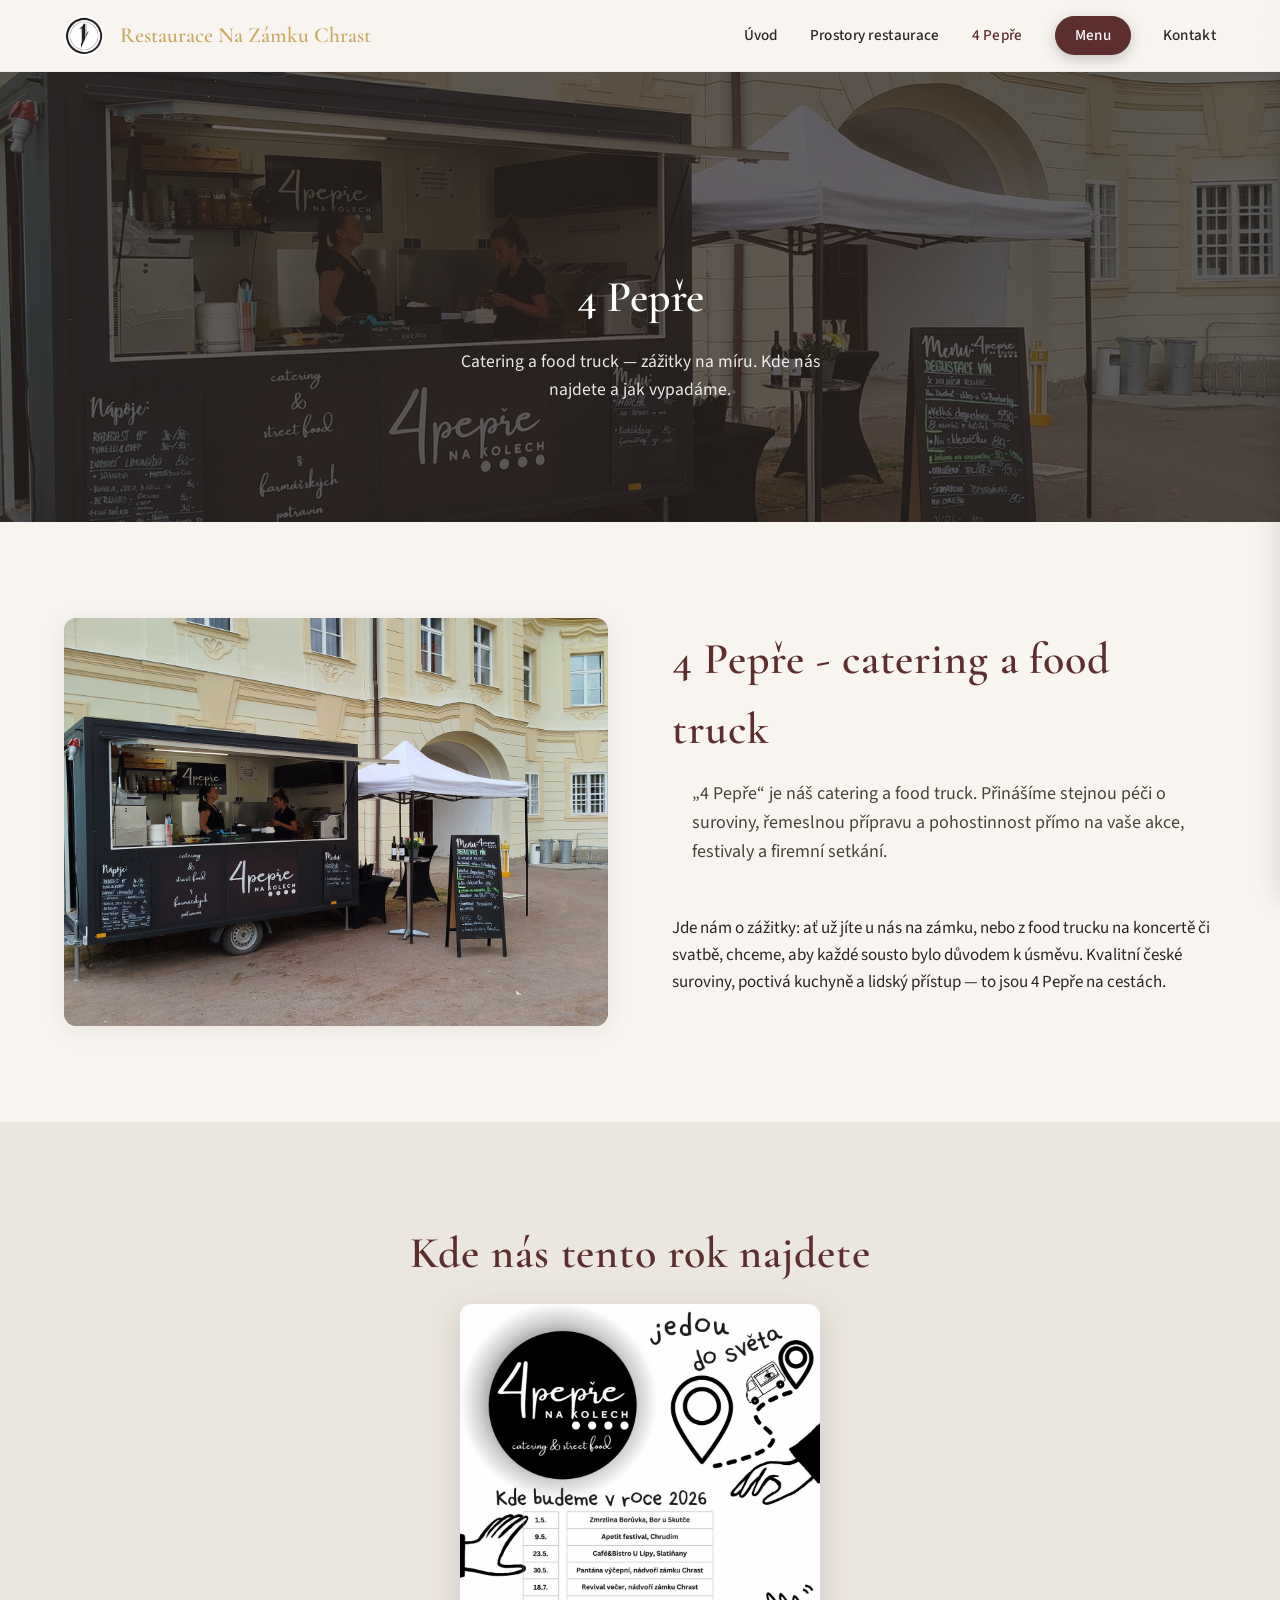
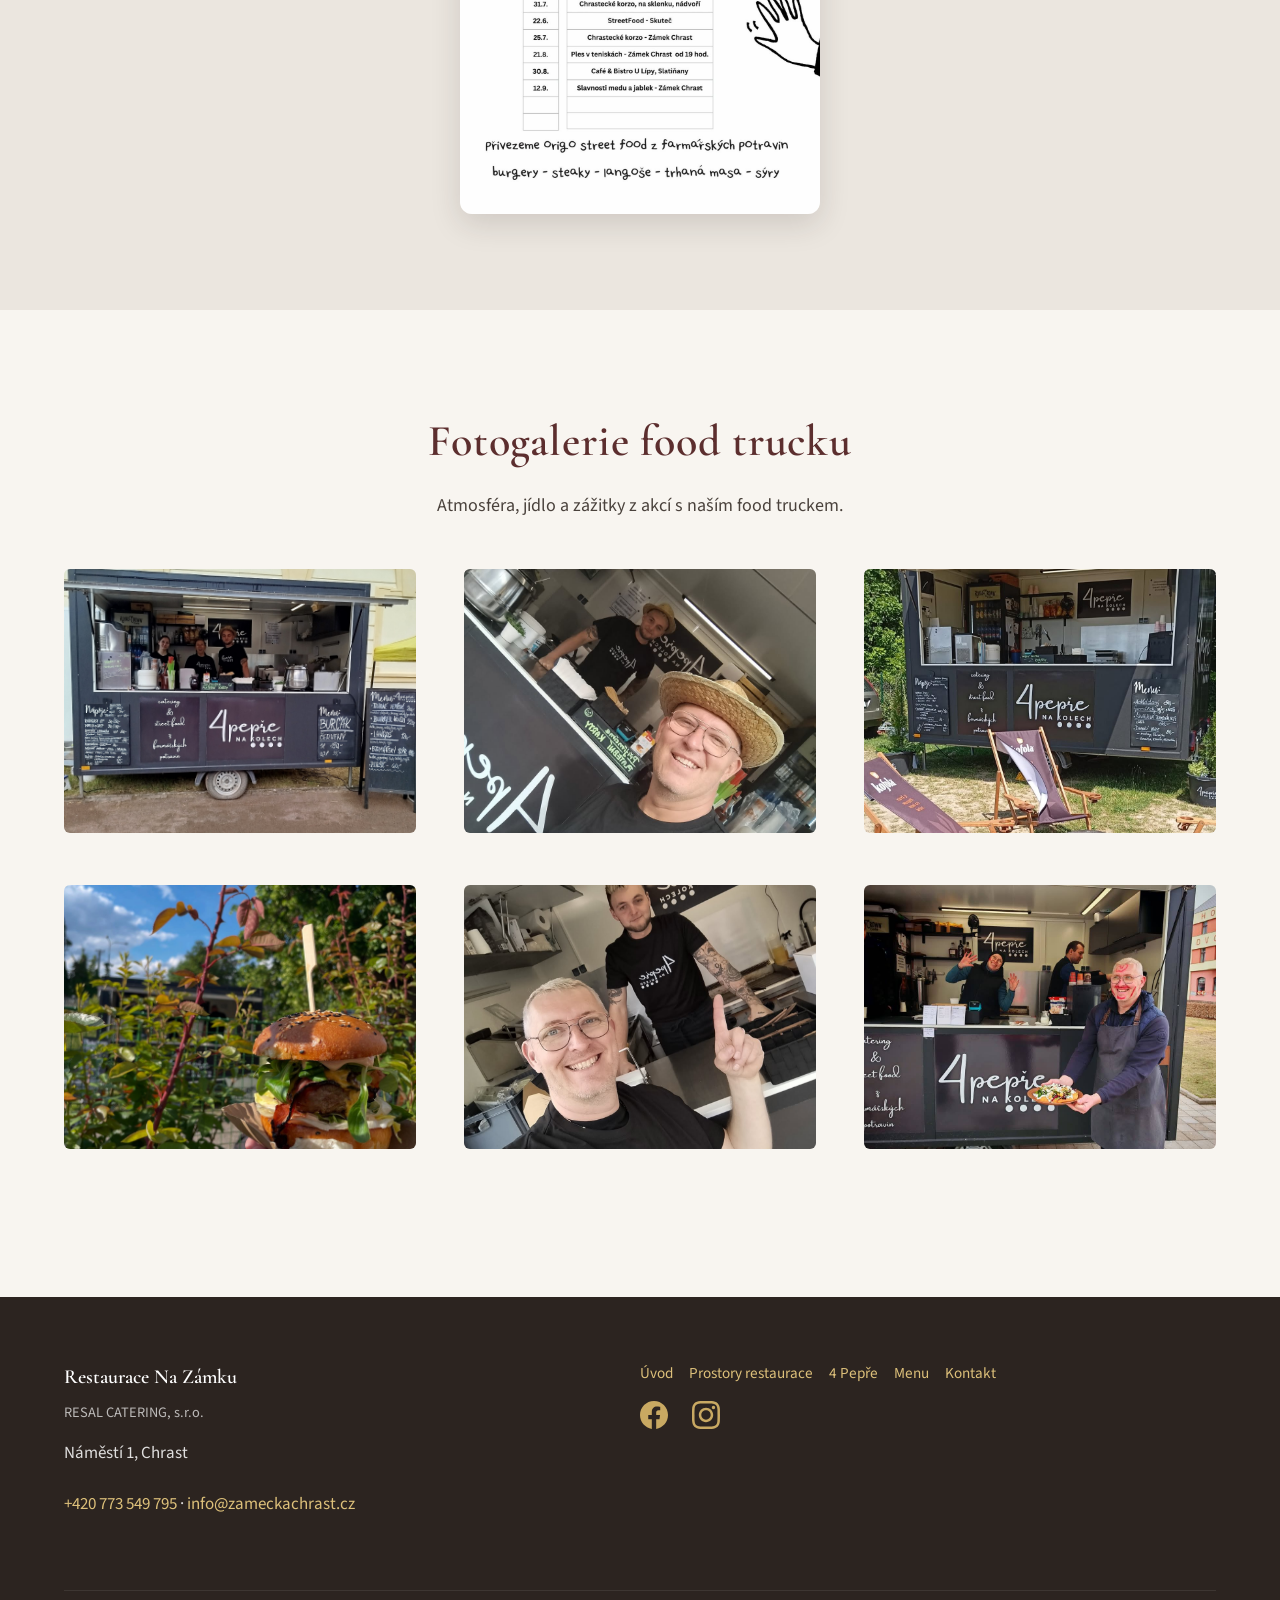
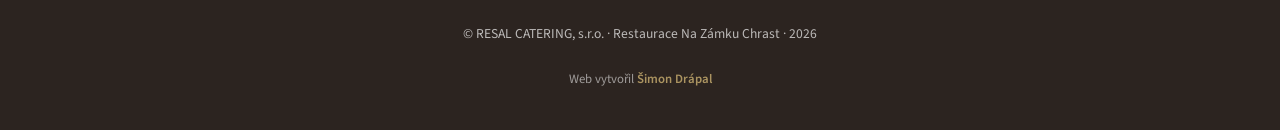
==== ctyri-pepre.html @ 31449724 "základ pro stránku prostory restaurace" ====
<!DOCTYPE html>
<html lang="cs">
<head>
  <meta charset="UTF-8">
  <meta name="viewport" content="width=device-width, initial-scale=1.0">
  <meta name="description" content="4 Pepře – koncept restaurace Na Zámku Chrast. Čtyři pilíře naší kuchyně a pohostinnosti.">
  <link rel="icon" type="image/jpeg" href="images/logo.jpg">
  <title>4 Pepře | Restaurace Na Zámku Chrast</title>
  <link rel="stylesheet" href="css/styles.css">
</head>
<body>
  <header class="site-header" id="site-header">
    <div class="header-inner">
      <a href="index.html" class="logo">
        <img src="images/logo.jpg" alt="Logo Restaurace Na Zámku Chrast">
        <span>Restaurace Na Zámku Chrast</span>
      </a>
      <nav class="nav-desktop" aria-label="Hlavní navigace">
        <a href="index.html">Úvod</a>
        <a href="prostory.html">Prostory restaurace</a>
        <a href="ctyri-pepre.html" class="active">4 Pepře</a>
        <a href="menu.html" class="nav-menu">Menu</a>
        <a href="kontakt.html">Kontakt</a>
      </nav>
      <button class="nav-toggle" aria-label="Otevřít menu" aria-expanded="false" aria-controls="nav-mobile" id="nav-toggle">
        <span></span>
        <span></span>
        <span></span>
      </button>
    </div>
  </header>
  <div class="nav-overlay" id="nav-overlay" aria-hidden="true"></div>
  <nav class="nav-mobile" id="nav-mobile" aria-label="Mobilní menu">
    <a href="index.html">Úvod</a>
    <a href="prostory.html">Prostory restaurace</a>
    <a href="ctyri-pepre.html">4 Pepře</a>
    <a href="menu.html" class="nav-menu">Menu</a>
    <a href="kontakt.html">Kontakt</a>
  </nav>

  <main>
    <header class="page-hero page-hero--with-bg">
      <div class="page-hero__bg" style="background-image: url('images/4_pepre/fotka_foodtracku.jpg');" aria-hidden="true"></div>
      <div class="page-hero__overlay" aria-hidden="true"></div>
      <div class="container page-hero__content" data-animate>
        <h1 class="page-hero__title">4 Pepře</h1>
        <p class="page-hero__subtitle">Catering a food truck — zážitky na míru. Kde nás najdete a jak vypadáme.</p>
      </div>
    </header>

    <section class="section">
      <div class="container" data-animate>
        <div class="about-grid">
          <div class="about-grid__media">
            <img src="images/4_pepre/fotka_foodtracku.jpg" alt="Foodtrack restaurace Na Zámku Chrast" class="about-grid__img">
          </div>
          <div class="about-grid__text">
            <h2 class="section-title">4 Pepře - catering a food truck</h2>
            <p class="section-subtitle">
              „4 Pepře“ je náš catering a food truck. Přinášíme stejnou péči o suroviny, řemeslnou přípravu a pohostinnost přímo na vaše akce, festivaly a firemní setkání.
            </p>
            <p>
              Jde nám o zážitky: ať už jíte u nás na zámku, nebo z food trucku na koncertě či svatbě, chceme, aby každé sousto bylo důvodem k úsměvu. Kvalitní české suroviny, poctivá kuchyně a lidský přístup — to jsou 4 Pepře na cestách.
            </p>
          </div>
        </div>
      </div>
    </section>

    <section class="section section--cream">
      <div class="container" data-animate>
        <h2 class="section-title text-center">Kde nás tento rok najdete</h2>
        <div class="akce-roku-wrap">
          <img src="images/4_pepre/sezona_catering.jpg" alt="Akce a místa, kde nás v této sezóně najdete" class="akce-roku-img">
        </div>
      </div>
    </section>

    <section class="section">
      <div class="container" data-animate>
        <h2 class="section-title text-center">Fotogalerie food trucku</h2>
        <p class="section-subtitle text-center">Atmosféra, jídlo a zážitky z akcí s naším food truckem.</p>
        <div class="gallery gallery-prostory" id="foodtrack-gallery">
          <div class="gallery__item">
            <img src="images/4_pepre/fotka_1.jpg" alt="Food truck – foto 1" class="gallery__image">
          </div>
          <div class="gallery__item">
            <img src="images/4_pepre/fotka_2.jpg" alt="Food truck – foto 2" class="gallery__image">
          </div>
          <div class="gallery__item">
            <img src="images/4_pepre/fotka_3.jpg" alt="Food truck – foto 3" class="gallery__image">
          </div>
          <div class="gallery__item">
            <img src="images/4_pepre/fotka_4.jpg" alt="Food truck – foto 4" class="gallery__image">
          </div>
          <div class="gallery__item">
            <img src="images/4_pepre/fotka_5.jpg" alt="Food truck – foto 5" class="gallery__image">
          </div>
          <div class="gallery__item">
            <img src="images/4_pepre/fotka_6.jpg" alt="Food truck – foto 6" class="gallery__image">
          </div>
        </div>
      </div>
    </section>

    <section class="section section--cream" style="display: none;">
      <div class="container">
        <h2 class="section-title text-center">Čtyři pilíře</h2>
        <div class="pepre-grid">
          <article class="pepre-card">
            <div class="pepre-card__media">
              <div class="placeholder-img" style="width:100%;height:100%;">Placeholder: pepř 1</div>
            </div>
            <div class="pepre-card__content">
              <div class="pepre-card__number">1. Pepř</div>
              <h3 class="pepre-card__title">Kvalitní suroviny</h3>
              <p class="pepre-card__text">Nakupujeme u českých farmářů a dodavatelů. Sezónnost a původ surovin jsou pro nás zásadní — 70 % chuti tvoří právě kvalita vstupů.</p>
            </div>
          </article>
          <article class="pepre-card">
            <div class="pepre-card__media">
              <div class="placeholder-img" style="width:100%;height:100%;">Placeholder: pepř 2</div>
            </div>
            <div class="pepre-card__content">
              <div class="pepre-card__number">2. Pepř</div>
              <h3 class="pepre-card__title">Řemeslná příprava</h3>
              <p class="pepre-card__text">Zbývajících 30 % dotváří kuchař — respekt k surovině, tradiční postupy i cit pro detail. Každé jídlo připravujeme s péčí.</p>
            </div>
          </article>
          <article class="pepre-card">
            <div class="pepre-card__media">
              <div class="placeholder-img" style="width:100%;height:100%;">Placeholder: pepř 3</div>
            </div>
            <div class="pepre-card__content">
              <div class="pepre-card__number">3. Pepř</div>
              <h3 class="pepre-card__title">Prostředí zámku</h3>
              <p class="pepre-card__text">Historická budova zámku v Chrasti vytváří jedinečnou kulisu pro obědy, večeře i soukromé akce. Interiér i zahrádka nabízejí útulnou a důstojnou atmosféru.</p>
            </div>
          </article>
          <article class="pepre-card">
            <div class="pepre-card__media">
              <div class="placeholder-img" style="width:100%;height:100%;">Placeholder: pepř 4</div>
            </div>
            <div class="pepre-card__content">
              <div class="pepre-card__number">4. Pepř</div>
              <h3 class="pepre-card__title">Pohostinnost</h3>
              <p class="pepre-card__text">Chceme, aby se u nás hosté cítili příjemně. Služba, vstřícnost a pozornost k detailu jsou součástí každého setkání u nás.</p>
            </div>
          </article>
        </div>
      </div>
    </section>

    <section class="section" style="display: none;">
      <div class="container container--narrow text-center">
        <h2 class="section-title">Přijďte ochutnat</h2>
        <p class="section-subtitle">Těšíme se na vás v Restauraci Na Zámku. Pro rezervaci nebo dotazy nás neváhejte kontaktovat.</p>
        <a href="kontakt.html" class="btn btn--dark">Kontakt a rezervace</a>
      </div>
    </section>

    <div class="menu-lightbox" id="menu-lightbox" aria-hidden="true">
      <div class="menu-lightbox__overlay"></div>
      <div class="menu-lightbox__content" role="dialog" aria-modal="true">
        <button class="menu-lightbox__close" type="button" aria-label="Zavřít">&times;</button>
        <button class="menu-lightbox__nav menu-lightbox__nav--prev" type="button" aria-label="Předchozí obrázek">&lsaquo;</button>
        <button class="menu-lightbox__nav menu-lightbox__nav--next" type="button" aria-label="Další obrázek">&rsaquo;</button>
        <img src="" alt="" class="menu-lightbox__image" />
      </div>
    </div>

    <footer class="site-footer">
      <div class="container">
        <div class="footer-grid">
          <div>
            <div class="footer__brand">Restaurace Na Zámku</div>
            <div class="footer__company">RESAL CATERING, s.r.o.</div>
            <p>Náměstí 1, Chrast</p>
            <p><a href="tel:+420773549795">+420 773 549 795</a> · <a href="mailto:info@zameckachrast.cz">info@zameckachrast.cz</a></p>
          </div>
          <div>
            <div class="footer__links">
              <a href="index.html">Úvod</a>
              <a href="prostory.html">Prostory restaurace</a>
              <a href="ctyri-pepre.html">4 Pepře</a>
              <a href="menu.html">Menu</a>
              <a href="kontakt.html">Kontakt</a>
            </div>
            <div class="footer__social">
              <a href="https://www.facebook.com/RestauraceNaZamkuChrast" target="_blank" rel="noopener noreferrer" aria-label="Facebook">
                <svg width="24" height="24" viewBox="0 0 24 24" fill="currentColor" aria-hidden="true"><path d="M24 12.073c0-6.627-5.373-12-12-12s-12 5.373-12 12c0 5.99 4.388 10.954 10.125 11.854v-8.385H7.078v-3.47h3.047V9.43c0-3.007 1.792-4.669 4.533-4.669 1.312 0 2.686.235 2.686.235v2.953H15.83c-1.491 0-1.956.925-1.956 1.874v2.25h3.328l-.532 3.47h-2.796v8.385C19.612 23.027 24 18.062 24 12.073z"/></svg>
              </a>
              <a href="https://www.instagram.com/restauraceanazamkuchrast/" target="_blank" rel="noopener noreferrer" aria-label="Instagram">
                <svg width="24" height="24" viewBox="0 0 24 24" fill="currentColor" aria-hidden="true"><path d="M12 2.163c3.204 0 3.584.012 4.85.07 3.252.148 4.771 1.691 4.919 4.919.058 1.265.069 1.645.069 4.849 0 3.205-.012 3.584-.069 4.849-.149 3.225-1.664 4.771-4.919 4.919-1.266.058-1.644.07-4.85.07-3.204 0-3.584-.012-4.849-.07-3.26-.149-4.771-1.699-4.919-4.92-.058-1.265-.07-1.644-.07-4.849 0-3.204.013-3.583.07-4.849.149-3.227 1.664-4.771 4.919-4.919 1.266-.057 1.645-.069 4.849-.069zm0-2.163c-3.259 0-3.667.014-4.947.072-4.358.2-6.78 2.618-6.98 6.98-.059 1.281-.073 1.689-.073 4.948 0 3.259.014 3.668.072 4.948.2 4.358 2.618 6.78 6.98 6.98 1.281.058 1.689.072 4.948.072 3.259 0 3.668-.014 4.948-.072 4.354-.2 6.782-2.618 6.979-6.98.059-1.28.073-1.689.073-4.948 0-3.259-.014-3.667-.072-4.947-.196-4.354-2.617-6.78-6.979-6.98-1.281-.059-1.69-.073-4.949-.073zm0 5.838c-3.403 0-6.162 2.759-6.162 6.162s2.759 6.163 6.162 6.163 6.162-2.759 6.162-6.163c0-3.403-2.759-6.162-6.162-6.162zm0 10.162c-2.209 0-4-1.79-4-4 0-2.209 1.791-4 4-4s4 1.791 4 4c0 2.21-1.791 4-4 4zm6.406-11.845c-.796 0-1.441.645-1.441 1.44s.645 1.44 1.441 1.44c.795 0 1.439-.645 1.439-1.44s-.644-1.44-1.439-1.44z"/></svg>
              </a>
            </div>
          </div>
        </div>
        <div class="footer__bottom">
          © RESAL CATERING, s.r.o. · Restaurace Na Zámku Chrast · 2026
        </div>
        <p class="footer__credit">
          Web vytvořil
          <a href="https://www.linkedin.com/in/%C5%A1imon-dr%C3%A1pal-34b840349/" class="footer__credit-name" target="_blank" rel="noopener noreferrer">Šimon Drápal</a>
        </p>
      </div>
    </footer>
  </main>

  <script src="js/main.js"></script>
</body>
</html>
---- css/styles.css ----
/* ==========================================================================
   Restaurace Na Zámku Chrast – Main Styles
   Elegant, warm, atmospheric castle restaurant
   ========================================================================== */

/* --------------------------------------------------------------------------
   Imports & base
   -------------------------------------------------------------------------- */
@import url('https://fonts.googleapis.com/css2?family=Cormorant+Garamond:ital,wght@0,400;0,500;0,600;0,700;1,400;1,500&family=Source+Sans+3:ital,wght@0,300..900;1,300..900&display=swap');

:root {
  /* Colors */
  --color-primary: #5C2E2E;
  --color-primary-light: #7a3d3d;
  --color-secondary: #C9A962;
  --color-secondary-light: #ddc07a;
  --color-bg: #F8F5F0;
  --color-bg-dark: #ebe6df;
  --color-dark: #2C2420;
  --color-dark-soft: #4a423c;
  --color-light: #FFFFFF;
  --color-overlay: rgba(44, 36, 32, 0.65);
  --color-overlay-light: rgba(248, 245, 240, 0.92);

  /* Typography */
  --font-heading: 'Cormorant Garamond', Georgia, serif;
  --font-body: 'Source Sans 3', -apple-system, BlinkMacSystemFont, sans-serif;

  /* Spacing */
  --space-xs: 0.5rem;
  --space-sm: 1rem;
  --space-md: 1.5rem;
  --space-lg: 2rem;
  --space-xl: 3rem;
  --space-2xl: 4rem;
  --space-3xl: 6rem;

  /* Layout */
  --container-max: 1200px;
  --container-narrow: 720px;
  --header-height: 72px;
  --radius: 6px;
  --radius-lg: 12px;
  --shadow: 0 4px 24px rgba(44, 36, 32, 0.08);
  --shadow-hover: 0 8px 32px rgba(44, 36, 32, 0.12);

  /* Transitions */
  --ease: cubic-bezier(0.4, 0, 0.2, 1);
  --duration: 0.3s;
}

*, *::before, *::after { box-sizing: border-box; }
html { scroll-behavior: smooth; }
body {
  margin: 0;
  font-family: var(--font-body);
  font-size: 1.0625rem;
  line-height: 1.6;
  color: var(--color-dark);
  background-color: var(--color-bg);
  -webkit-font-smoothing: antialiased;
}
img { max-width: 100%; height: auto; display: block; }
a { color: var(--color-primary); text-decoration: none; transition: color var(--duration) var(--ease); }
a:hover { color: var(--color-primary-light); }
ul, ol { margin: 0 0 var(--space-md); padding-left: 1.25em; }
p { margin: 0 0 var(--space-md); }

/* --------------------------------------------------------------------------
   Layout
   -------------------------------------------------------------------------- */
.container {
  width: 100%;
  max-width: var(--container-max);
  margin: 0 auto;
  padding: 0 var(--space-md);
}
.container--narrow { max-width: var(--container-narrow); }

.section {
  padding: var(--space-3xl) 0;
}
.section--dark {
  background-color: var(--color-dark);
  color: var(--color-light);
}
.section--dark a { color: var(--color-secondary-light); }
.section--dark .section-title { color: var(--color-light); }
.section--dark .section-subtitle { color: rgba(255,255,255,0.85); }
.section--cream { background-color: var(--color-bg-dark); }

/* Kontakt – menší mezera pod mapou */
#kontakt-info {
  padding-bottom: 0;
}

.section--compact {
  padding-top: var(--space-2xl);
}

.section-title {
  font-family: var(--font-heading);
  font-size: clamp(2rem, 4vw, 2.75rem);
  font-weight: 600;
  color: var(--color-primary);
  margin: 0 0 var(--space-sm);
  letter-spacing: 0.02em;
}
.section-subtitle {
  font-size: 1.125rem;
  color: var(--color-dark-soft);
  margin: 0 0 var(--space-xl);
  max-width: 56ch;
  margin-left: auto;
  margin-right: auto;
}

.section-subtitle--tight {
  margin-top: 0;
  margin-bottom: var(--space-lg);
}

/* --------------------------------------------------------------------------
   Generic scroll animations
   -------------------------------------------------------------------------- */
[data-animate] {
  opacity: 0;
  transform: translateY(18px);
  transition: opacity 0.6s var(--ease), transform 0.6s var(--ease);
}
[data-animate].is-visible {
  opacity: 1;
  transform: translateY(0);
}

/* --------------------------------------------------------------------------
   Header & Navigation
   -------------------------------------------------------------------------- */
.site-header {
  position: fixed;
  top: 0;
  left: 0;
  right: 0;
  z-index: 1000;
  height: var(--header-height);
  background: var(--color-overlay-light);
  backdrop-filter: blur(12px);
  -webkit-backdrop-filter: blur(12px);
  border-bottom: 1px solid rgba(44, 36, 32, 0.06);
  transition: background var(--duration) var(--ease);
}
.site-header.scrolled { background: var(--color-overlay-light); }

.header-inner {
  display: flex;
  align-items: center;
  justify-content: space-between;
  height: 100%;
  max-width: var(--container-max);
  margin: 0 auto;
  padding: 0 var(--space-md);
}

.logo {
  display: inline-flex;
  align-items: center;
  gap: var(--space-sm);
  font-family: var(--font-heading);
  font-size: 1.35rem;
  font-weight: 600;
  color: var(--color-primary);
}
.logo span { color: var(--color-secondary); }
.logo img {
  display: block;
  width: 40px;
  height: 40px;
  border-radius: 50%;
  object-fit: cover;
}

@media (max-width: 480px) {
  .logo {
    font-size: 1.05rem;
  }
}

.nav-desktop {
  display: none;
}
@media (min-width: 768px) {
  .nav-desktop {
    display: flex;
    align-items: center;
    gap: var(--space-lg);
  }
  .nav-desktop a {
    font-size: 0.95rem;
    font-weight: 500;
    color: var(--color-dark);
    letter-spacing: 0.02em;
  }
  .nav-desktop a:hover { color: var(--color-primary); }
  .nav-desktop a.active { color: var(--color-primary); }
}
.nav-menu {
  font-weight: 700;
}
@media (min-width: 768px) {
  .nav-desktop .nav-menu {
    background: var(--color-primary);
    color: var(--color-light);
    padding: 0.45rem 1.25rem;
    border-radius: 999px;
    box-shadow: 0 4px 14px rgba(44, 36, 32, 0.25);
  }
  .nav-desktop .nav-menu:hover,
  .nav-desktop .nav-menu.active {
    background: var(--color-primary-light);
    color: var(--color-light);
  }
}
.nav-mobile .nav-menu {
  font-weight: 700;
  background: var(--color-primary);
  color: var(--color-light);
  border-radius: 999px;
  padding: 0.6rem 1.6rem;
  display: block;
  margin-top: var(--space-md);
  margin-bottom: var(--space-md);
  border-bottom: none;
  box-shadow: 0 4px 14px rgba(44, 36, 32, 0.25);
  text-align: center;
  max-width: 260px;
  margin-left: auto;
  margin-right: auto;
}

/* Mobile menu */
.nav-toggle {
  display: flex;
  flex-direction: column;
  justify-content: center;
  gap: 5px;
  width: 40px;
  height: 40px;
  padding: 8px;
  background: none;
  border: none;
  cursor: pointer;
  z-index: 1001;
}
@media (min-width: 768px) { .nav-toggle { display: none; } }
.nav-toggle span {
  display: block;
  height: 2px;
  background: var(--color-dark);
  border-radius: 1px;
  transition: transform var(--duration) var(--ease), opacity var(--duration) var(--ease);
}
.nav-toggle[aria-expanded="true"] span:nth-child(1) {
  transform: translateY(7px) rotate(45deg);
}
.nav-toggle[aria-expanded="true"] span:nth-child(2) { opacity: 0; }
.nav-toggle[aria-expanded="true"] span:nth-child(3) {
  transform: translateY(-7px) rotate(-45deg);
}

.nav-mobile {
  position: fixed;
  top: 0;
  right: 0;
  bottom: 0;
  width: min(320px, 85vw);
  background: var(--color-light);
  padding: calc(var(--header-height) + var(--space-lg)) var(--space-lg) var(--space-lg);
  box-shadow: -4px 0 24px rgba(0,0,0,0.1);
  transform: translateX(100%);
  transition: transform var(--duration) var(--ease);
  z-index: 999;
}
.nav-mobile.is-open { transform: translateX(0); }
.nav-mobile a {
  display: block;
  padding: var(--space-sm) 0;
  font-size: 1.125rem;
  font-weight: 500;
  color: var(--color-dark);
  border-bottom: 1px solid var(--color-bg-dark);
}
.nav-mobile a:last-child { border-bottom: none; }
.nav-overlay {
  position: fixed;
  inset: 0;
  background: rgba(0,0,0,0.4);
  opacity: 0;
  visibility: hidden;
  transition: opacity var(--duration) var(--ease), visibility var(--duration) var(--ease);
  z-index: 998;
}
.nav-overlay.is-visible { opacity: 1; visibility: visible; }

/* --------------------------------------------------------------------------
   Hero
   -------------------------------------------------------------------------- */
.hero {
  position: relative;
  min-height: 100vh;
  display: flex;
  align-items: center;
  justify-content: center;
  overflow: hidden;
}
.hero__video-wrap {
  position: absolute;
  inset: 0;
}
.hero__video-wrap video {
  width: 100%;
  height: 100%;
  object-fit: cover;
  position: relative;
  z-index: 0;
}
.hero__video-wrap .hero__poster {
  position: absolute;
  inset: 0;
  z-index: 1;
  background: var(--color-dark) url("../images/prvni_fotka.jpeg") center/cover no-repeat;
}
/* When video is playing, poster is hidden */
.hero__video-wrap.video-playing .hero__poster {
  opacity: 0;
  pointer-events: none;
  transition: opacity 0.6s var(--ease);
}
.hero__overlay {
  position: absolute;
  inset: 0;
  background: rgba(44, 36, 32, 0.75);
  z-index: 2;
}
.hero__content {
  position: relative;
  z-index: 2;
  text-align: center;
  padding: var(--space-lg);
  max-width: 720px;
}
.hero__title {
  font-family: var(--font-heading);
  font-size: clamp(2.25rem, 6vw, 3.5rem);
  font-weight: 600;
  color: var(--color-light);
  margin: 0 0 var(--space-md);
  letter-spacing: 0.03em;
  line-height: 1.15;
}
.hero__tagline {
  font-size: 1.2rem;
  color: rgba(255,255,255,0.9);
  margin: 0 0 var(--space-xl);
  font-weight: 300;
}
.hero .btn { margin-top: var(--space-sm); }

/* Sekce O restauraci – mezera mezi hero a obsahem */
#o-restauraci .about-grid {
  margin-top: var(--space-lg);
}

/* --------------------------------------------------------------------------
   Buttons
   -------------------------------------------------------------------------- */
.btn {
  display: inline-block;
  padding: 0.75rem 1.75rem;
  font-family: var(--font-body);
  font-size: 0.95rem;
  font-weight: 600;
  letter-spacing: 0.04em;
  text-align: center;
  border-radius: var(--radius);
  border: 2px solid var(--color-secondary);
  background: var(--color-secondary);
  color: var(--color-dark);
  cursor: pointer;
  transition: background var(--duration) var(--ease), border-color var(--duration) var(--ease), color var(--duration) var(--ease), transform 0.2s var(--ease);
}
.btn:hover {
  background: var(--color-secondary-light);
  border-color: var(--color-secondary-light);
  color: var(--color-dark);
  transform: translateY(-1px);
}
.btn--outline {
  background: transparent;
  color: var(--color-light);
  border-color: var(--color-light);
}
.btn--outline:hover {
  background: var(--color-light);
  color: var(--color-dark);
  border-color: var(--color-light);
}
.btn--dark {
  background: var(--color-primary);
  border-color: var(--color-primary);
  color: var(--color-light);
}
.btn--dark:hover {
  background: var(--color-primary-light);
  border-color: var(--color-primary-light);
  color: var(--color-light);
}

/* --------------------------------------------------------------------------
   About block
   -------------------------------------------------------------------------- */
.about-grid {
  display: grid;
  gap: var(--space-xl);
  align-items: center;
}
@media (min-width: 768px) {
  .about-grid { grid-template-columns: 1fr 1fr; gap: var(--space-2xl); }
  .about-grid.reverse .about-grid__text { order: 2; }
  .about-grid.reverse .about-grid__media { order: 1; }
}
.about-grid__media {
  border-radius: var(--radius-lg);
  overflow: hidden;
  box-shadow: var(--shadow);
}
.about-grid__media {
  transition: transform var(--duration) var(--ease);
}
.about-grid__media:hover {
  transform: scale(1.03);
}
.about-grid__media .placeholder-img,
.about-grid__media img {
  width: 100%;
  aspect-ratio: 4/3;
  object-fit: cover;
  display: block;
}
.about-grid__text .section-title { margin-top: 0; }

/* --------------------------------------------------------------------------
   Dodavatelé – plynulá animace log zleva doprava
   -------------------------------------------------------------------------- */
.suppliers {
  padding-top: var(--space-xl);
  padding-bottom: var(--space-2xl);
}
.suppliers__title {
  font-family: var(--font-heading);
  font-size: clamp(1.5rem, 3vw, 1.75rem);
  font-weight: 600;
  color: var(--color-primary);
  text-align: center;
  margin: 0 0 var(--space-xs);
}
.suppliers__subtitle {
  text-align: center;
  color: var(--color-dark-soft);
  font-size: 1rem;
  margin: 0 0 var(--space-lg);
  max-width: 42ch;
  margin-left: auto;
  margin-right: auto;
}
.suppliers__viewport {
  overflow: hidden;
  width: 100%;
}
.suppliers__track {
  display: flex;
  width: max-content;
  animation: suppliers-scroll 45s linear infinite;
}
.suppliers__group {
  display: flex;
  align-items: center;
  justify-content: center;
  gap: var(--space-lg);
  flex-shrink: 0;
  padding: 0 var(--space-xl);
}
.suppliers__logo {
  flex: 0 0 220px;
  height: 110px;
  display: flex;
  align-items: center;
  justify-content: center;
  padding: var(--space-sm);
  position: relative;
  border-radius: var(--radius);
  transition: transform var(--duration) var(--ease), box-shadow var(--duration) var(--ease);
}
.suppliers__logo:hover {
  transform: scale(1.08);
  box-shadow: 0 8px 24px rgba(44, 36, 32, 0.15);
}
.suppliers__logo img {
  max-width: 100%;
  max-height: 100%;
  width: auto;
  height: auto;
  object-fit: contain;
  display: block;
  position: relative;
  z-index: 1;
}
.suppliers__placeholder {
  position: absolute;
  inset: 0;
  display: flex;
  align-items: center;
  justify-content: center;
  font-size: 0.85rem;
  color: var(--color-dark-soft);
  background: var(--color-bg);
  border-radius: var(--radius);
  border: 1px dashed rgba(44, 36, 32, 0.2);
}
.suppliers__text {
  flex: 0 0 auto;
  min-width: 220px;
  height: 110px;
  display: flex;
  align-items: center;
  justify-content: center;
  padding: 0 var(--space-md);
  font-family: var(--font-heading);
  font-size: 1.05rem;
  font-weight: 500;
  color: var(--color-primary);
  text-align: center;
  white-space: nowrap;
  border-radius: var(--radius);
  cursor: default;
  user-select: none;
  transition: transform var(--duration) var(--ease), box-shadow var(--duration) var(--ease);
}
.suppliers__text:hover {
  transform: scale(1.08);
  box-shadow: 0 8px 24px rgba(44, 36, 32, 0.15);
}
@keyframes suppliers-scroll {
  0% { transform: translateX(0); }
  100% { transform: translateX(-50%); }
}

/* --------------------------------------------------------------------------
   Awards – Hvězda sládků (premium two-column layout)
   -------------------------------------------------------------------------- */
.awards {
  background: linear-gradient(180deg, var(--color-bg-dark) 0%, var(--color-bg) 50%, var(--color-bg-dark) 100%);
  padding-top: var(--space-3xl);
  padding-bottom: var(--space-3xl);
}
.awards__grid {
  display: grid;
  gap: var(--space-2xl);
  align-items: center;
  max-width: 1000px;
  margin: 0 auto;
}
@media (min-width: 768px) {
  .awards__grid {
    grid-template-columns: 1fr 1fr;
    gap: var(--space-3xl);
  }
}
.awards__content { order: 1; }
.awards__media {
  order: 2;
  display: flex;
  align-items: center;
  justify-content: center;
}
.awards__header {
  display: flex;
  align-items: center;
  gap: var(--space-sm);
  margin-bottom: var(--space-md);
}
.awards__icon {
  display: flex;
  align-items: center;
  justify-content: center;
  width: 48px;
  height: 48px;
  border-radius: 50%;
  background: rgba(201, 169, 98, 0.2);
  color: var(--color-secondary);
  flex-shrink: 0;
}
.awards__title {
  font-family: var(--font-heading);
  font-size: clamp(2rem, 4vw, 2.5rem);
  font-weight: 600;
  color: var(--color-primary);
  margin: 0;
  letter-spacing: 0.02em;
  line-height: 1.15;
}
.awards__divider {
  display: none;
}
.awards__desc {
  font-size: 1.0625rem;
  line-height: 1.65;
  color: var(--color-dark-soft);
  margin: 0 0 var(--space-xl);
  max-width: 42ch;
}
.awards__badges {
  display: flex;
  flex-wrap: wrap;
  gap: var(--space-md);
}
.award-card {
  display: inline-flex;
  align-items: center;
  gap: var(--space-sm);
  padding: var(--space-sm) var(--space-lg);
  background: var(--color-light);
  border-radius: var(--radius-lg);
  box-shadow: 0 4px 20px rgba(44, 36, 32, 0.08);
  border: 1px solid rgba(201, 169, 98, 0.25);
  transition: box-shadow var(--duration) var(--ease), transform var(--duration) var(--ease);
}
.award-card:hover {
  box-shadow: 0 8px 28px rgba(44, 36, 32, 0.12);
  transform: translateY(-2px);
}
.award-card__icon {
  display: flex;
  align-items: center;
  justify-content: center;
  color: var(--color-secondary);
}
.award-card__year {
  font-family: var(--font-heading);
  font-size: 1.75rem;
  font-weight: 600;
  color: var(--color-primary);
}
.awards__image {
  border-radius: var(--radius-lg);
  overflow: hidden;
  box-shadow: 0 16px 48px rgba(44, 36, 32, 0.15), 0 4px 16px rgba(44, 36, 32, 0.08);
  background: var(--color-bg-dark);
  max-width: 100%;
  transition: transform var(--duration) var(--ease), box-shadow var(--duration) var(--ease);
}
.awards__image:hover {
  transform: scale(1.03);
  box-shadow: 0 20px 56px rgba(44, 36, 32, 0.2), 0 8px 24px rgba(44, 36, 32, 0.12);
}
.awards__image img {
  width: 100%;
  height: auto;
  max-width: 420px;
  max-height: 480px;
  object-fit: cover;
  display: block;
  vertical-align: middle;
}

/* --------------------------------------------------------------------------
   Menu section – weekly / weekend images
   -------------------------------------------------------------------------- */
.menu-section {
  background: var(--color-bg);
}
.menu-section__header {
  text-align: center;
  margin-bottom: var(--space-lg);
}
.menu-grid {
  display: grid;
  gap: var(--space-lg);
}
@media (min-width: 768px) {
  .menu-grid {
    grid-template-columns: repeat(2, minmax(0, 1fr));
    gap: var(--space-2xl);
  }
  .menu-section__header {
    margin-bottom: var(--space-xl);
  }
}
.menu-card {
  cursor: pointer;
  max-width: 360px;
  margin: 0 auto;
  text-align: center;
}
.menu-card__label {
  font-family: var(--font-heading);
  font-size: 1.35rem;
  font-weight: 600;
  color: var(--color-primary);
  margin-bottom: var(--space-sm);
}
.menu-card__image-wrap {
  border-radius: var(--radius-lg);
  overflow: hidden;
  box-shadow: 0 10px 30px rgba(44, 36, 32, 0.15);
  background: var(--color-bg-dark);
  transition: transform var(--duration) var(--ease), box-shadow var(--duration) var(--ease);
}
.menu-card:hover .menu-card__image-wrap {
  transform: scale(1.03);
  box-shadow: 0 14px 40px rgba(44, 36, 32, 0.2);
}
.menu-card__image {
  width: 100%;
  height: auto;
  display: block;
  object-fit: cover;
}

.menu-lightbox {
  position: fixed;
  inset: 0;
  display: flex;
  align-items: center;
  justify-content: center;
  opacity: 0;
  visibility: hidden;
  pointer-events: none;
  transition: opacity var(--duration) var(--ease), visibility var(--duration) var(--ease);
  z-index: 1100;
}
.menu-lightbox.is-open {
  opacity: 1;
  visibility: visible;
  pointer-events: auto;
}
.menu-lightbox__overlay {
  position: absolute;
  inset: 0;
  background: rgba(0, 0, 0, 0.8);
}
.menu-lightbox__content {
  position: relative;
  max-width: 96vw;
  max-height: 96vh;
  z-index: 1;
  display: flex;
  align-items: center;
  justify-content: center;
}
.menu-lightbox__image {
  max-width: 100%;
  max-height: 90vh;
  width: auto;
  height: auto;
  object-fit: contain;
  border-radius: var(--radius-lg);
  box-shadow: 0 24px 72px rgba(0, 0, 0, 0.6);
  background: var(--color-bg-dark);
}
.menu-lightbox__close {
  position: absolute;
  top: -2.5rem;
  right: 0;
  border: none;
  background: transparent;
  color: #ffffff;
  font-size: 2rem;
  line-height: 1;
  cursor: pointer;
  padding: 0;
}

.menu-lightbox__nav {
  position: absolute;
  top: 50%;
  transform: translateY(-50%);
  width: 3rem;
  height: 3rem;
  border: none;
  border-radius: 50%;
  background: rgba(255, 255, 255, 0.9);
  color: var(--color-dark);
  font-size: 1.75rem;
  line-height: 1;
  cursor: pointer;
  padding: 0;
  visibility: hidden;
  pointer-events: none;
  transition: background var(--duration) var(--ease), transform var(--duration) var(--ease);
  z-index: 2;
}
.menu-lightbox__nav:hover {
  background: #fff;
  transform: translateY(-50%) scale(1.08);
}
.menu-lightbox.is-gallery .menu-lightbox__nav {
  visibility: visible;
  pointer-events: auto;
}
.menu-lightbox__nav--prev { left: 1rem; }
.menu-lightbox__nav--next { right: 1rem; }
@media (min-width: 768px) {
  .menu-lightbox__nav { width: 4rem; height: 4rem; font-size: 2rem; }
  .menu-lightbox__nav--prev { left: 2rem; }
  .menu-lightbox__nav--next { right: 2rem; }
}

/* --------------------------------------------------------------------------
   Ratings
   -------------------------------------------------------------------------- */
.ratings {
  display: grid;
  grid-template-columns: 1fr 1fr;
  gap: var(--space-lg);
  max-width: 560px;
  margin: 0 auto;
}
@media (min-width: 480px) { .ratings { grid-template-columns: repeat(2, 1fr); } }
.rating-card {
  background: var(--color-bg);
  padding: var(--space-lg);
  border-radius: var(--radius-lg);
  text-align: center;
  box-shadow: var(--shadow);
  position: relative;
  overflow: hidden;
}
.rating-card::before {
  content: "";
  position: absolute;
  inset: 0;
  border-radius: inherit;
  border: 1px solid rgba(218, 182, 138, 0.5);
  pointer-events: none;
}
.rating-card__source {
  font-size: 0.9rem;
  font-weight: 600;
  color: var(--color-primary);
  margin-bottom: var(--space-xs);
  text-transform: uppercase;
  letter-spacing: 0.08em;
}
.rating-card__stars {
  color: var(--color-secondary);
  font-size: 1.5rem;
  letter-spacing: 0.15em;
  margin-bottom: var(--space-xs);
}
.rating-card__value {
  font-family: var(--font-heading);
  font-size: 1.75rem;
  font-weight: 600;
  color: var(--color-dark);
}

/* --------------------------------------------------------------------------
   Events
   -------------------------------------------------------------------------- */
.events-grid {
  display: grid;
  gap: var(--space-xl);
  max-width: 800px;
  margin: 0 auto;
}
@media (min-width: 768px) {
  .events-grid {
    grid-template-columns: 1fr;
    justify-items: center;
  }
  .event-card {
    max-width: 360px;
    width: 100%;
  }
}
@media (min-width: 768px) {
  .events-grid--two {
    grid-template-columns: repeat(2, 1fr);
    justify-items: stretch;
    max-width: 720px;
  }
  .events-grid--two .event-card {
    max-width: none;
  }
}
.event-card {
  background: var(--color-light);
  border-radius: var(--radius-lg);
  overflow: hidden;
  box-shadow: var(--shadow);
  transition: transform var(--duration) var(--ease), box-shadow var(--duration) var(--ease);
  font-size: 0.9rem;
}
.event-card:hover {
  transform: scale(1.03);
  box-shadow: var(--shadow-hover);
}
.event-card__poster {
  aspect-ratio: 4/3;
  background: var(--color-bg-dark);
  position: relative;
  overflow: hidden;
}
.event-card__poster--square {
  aspect-ratio: 1/1;
}
.event-card__image {
  width: 100%;
  height: 100%;
  object-fit: cover;
  display: block;
}
.event-card__poster {
}
.event-card__poster .placeholder-img {
  width: 100%;
  height: 100%;
  object-fit: cover;
}
.event-card__body { padding: var(--space-md); }
.event-card__date {
  font-size: 0.9rem;
  font-weight: 600;
  color: var(--color-secondary);
  margin-bottom: var(--space-xs);
  text-transform: uppercase;
  letter-spacing: 0.05em;
}
.event-card__title {
  font-family: var(--font-heading);
  font-size: 1.5rem;
  font-weight: 600;
  color: var(--color-primary);
  margin: 0 0 var(--space-sm);
}
.event-card__desc { margin: 0; font-size: 0.95rem; color: var(--color-dark-soft); }

/* --------------------------------------------------------------------------
   Gallery (masonry-style grid)
   -------------------------------------------------------------------------- */
.gallery {
  display: grid;
  gap: var(--space-sm);
  grid-template-columns: repeat(2, 1fr);
  grid-auto-rows: 180px;
  grid-auto-flow: dense;
}
@media (min-width: 640px) {
  .gallery {
    grid-template-columns: repeat(3, 1fr);
    grid-auto-rows: 200px;
    gap: var(--space-md);
  }
}
@media (min-width: 1024px) {
  .gallery {
    grid-template-columns: repeat(4, 1fr);
    grid-auto-rows: 220px;
    gap: var(--space-md);
  }
}
.gallery__item {
  position: relative;
  border-radius: var(--radius);
  overflow: hidden;
  background: var(--color-bg-dark);
}
.gallery__item--tall { grid-row: span 2; }
.gallery__item--wide { grid-column: span 2; }
@media (min-width: 640px) {
  .gallery__item--large { grid-column: span 2; grid-row: span 2; }
}
.gallery__item {
  transition: transform var(--duration) var(--ease);
}
.gallery__item:hover {
  transform: scale(1.03);
}
.gallery__item img,
.gallery__item .placeholder-img {
  width: 100%;
  height: 100%;
  object-fit: cover;
}
.gallery__item .placeholder-img {
  display: flex;
  align-items: center;
  justify-content: center;
  font-size: 0.75rem;
  color: var(--color-dark-soft);
  background: linear-gradient(135deg, var(--color-bg-dark) 0%, #e0dbd4 100%);
}
@media (min-width: 640px) { .gallery__item .placeholder-img { font-size: 0.85rem; } }

/* Prostory page gallery + Fotogalerie food trucku (4 Pepře) */
.gallery-prostory {
  display: grid;
  grid-template-columns: repeat(1, 1fr);
  column-gap: var(--space-xl);
  row-gap: calc(var(--space-xl) * 2); /* výrazně větší mezera vertikálně */
}
@media (min-width: 640px) { .gallery-prostory { grid-template-columns: repeat(2, 1fr); } }
@media (min-width: 1024px) { .gallery-prostory { grid-template-columns: repeat(3, 1fr); } }
.gallery-prostory .gallery__item {
  aspect-ratio: 4/3;
  grid-row: auto;
  grid-column: auto;
}
.gallery-prostory .gallery__item .placeholder-img { aspect-ratio: 4/3; }

/* Prostory restaurace – sekce pod sebou */
.prostory-section {
  border-top: 1px solid rgba(44, 36, 32, 0.08);
}
.prostory-section:first-of-type {
  border-top: none;
}

/* Prostory restaurace – asymetrický grid (wide / tall / large), dense pro menší díry */
.prostory-gallery {
  display: grid;
  grid-template-columns: 1fr;
  grid-auto-rows: auto;
  grid-auto-flow: row dense;
  gap: var(--space-md);
  align-items: stretch;
}
@media (min-width: 640px) {
  .prostory-gallery {
    grid-template-columns: repeat(2, 1fr);
    grid-auto-rows: 185px;
  }
}
@media (min-width: 1024px) {
  .prostory-gallery {
    grid-template-columns: repeat(3, 1fr);
    grid-auto-rows: 200px;
  }
}
@media (min-width: 1280px) {
  .prostory-gallery {
    grid-template-columns: repeat(4, 1fr);
    grid-auto-rows: 210px;
  }
}

.prostory-gallery .gallery__item {
  position: relative;
  display: block;
  width: 100%;
  min-height: 0;
  margin: 0;
  border-radius: var(--radius-lg);
  overflow: hidden;
  box-shadow: var(--shadow);
  transform-origin: center;
  transition: transform var(--duration) var(--ease), box-shadow var(--duration) var(--ease), opacity 0.45s var(--ease);
  opacity: 0;
  animation: prostory-fade-in 0.55s var(--ease) forwards;
  aspect-ratio: 5/4;
}

@media (min-width: 640px) {
  .prostory-gallery .gallery__item {
    aspect-ratio: unset;
    height: 100%;
  }
}

/* Mobily: jeden sloupec → žádné span (globální wide/tall by rozbily layout) */
@media (max-width: 639px) {
  .prostory-gallery .gallery__item--wide,
  .prostory-gallery .gallery__item--tall,
  .prostory-gallery .gallery__item--large {
    grid-column: span 1;
    grid-row: span 1;
  }
}

@media (min-width: 640px) {
  .prostory-gallery .gallery__item--wide {
    grid-column: span 2;
    grid-row: span 1;
  }
  .prostory-gallery .gallery__item--tall {
    grid-column: span 1;
    grid-row: span 2;
  }
}

/* Na tabletu 2 sloupce: „large“ jen přes šířku (1 řádek), ať nesežere celou galerii */
@media (min-width: 640px) and (max-width: 1023px) {
  .prostory-gallery .gallery__item--large {
    grid-column: span 2;
    grid-row: span 1;
  }
}

@media (min-width: 1024px) {
  .prostory-gallery .gallery__item--large {
    grid-column: span 2;
    grid-row: span 2;
  }
}

/* Interiér: přesně 4 řádky na širokém desktopu (žádný obrázek v 5. řadě) */
@media (min-width: 1280px) {
  .prostory-gallery[data-gallery="interier"] {
    grid-template-rows: repeat(4, 210px);
    grid-auto-rows: 210px;
  }
  .prostory-gallery[data-gallery="interier"] > .gallery__item:nth-child(1) {
    grid-column: 1 / 3;
    grid-row: 1 / 3;
  }
  .prostory-gallery[data-gallery="interier"] > .gallery__item:nth-child(2) {
    grid-column: 3 / 5;
    grid-row: 1 / 2;
  }
  .prostory-gallery[data-gallery="interier"] > .gallery__item:nth-child(3) {
    grid-column: 3;
    grid-row: 2;
  }
  .prostory-gallery[data-gallery="interier"] > .gallery__item:nth-child(4) {
    grid-column: 4;
    grid-row: 2;
  }
  .prostory-gallery[data-gallery="interier"] > .gallery__item:nth-child(5) {
    grid-column: 1 / 3;
    grid-row: 3 / 4;
  }
  .prostory-gallery[data-gallery="interier"] > .gallery__item:nth-child(6) {
    grid-column: 3;
    grid-row: 3;
  }
  .prostory-gallery[data-gallery="interier"] > .gallery__item:nth-child(7) {
    grid-column: 4;
    grid-row: 3;
  }
  .prostory-gallery[data-gallery="interier"] > .gallery__item:nth-child(8) {
    grid-column: 1 / -1;
    grid-row: 4 / 5;
  }
  .prostory-gallery[data-gallery="interier"] .gallery__item--banner {
    min-height: 0;
    aspect-ratio: unset;
  }
}

@media (max-width: 1279px) {
  .prostory-gallery[data-gallery="interier"] > .gallery__item:nth-child(n) {
    grid-column: unset;
    grid-row: unset;
  }
  .prostory-gallery[data-gallery="interier"] {
    grid-template-rows: none;
  }
}

.prostory-gallery .gallery__item:hover {
  transform: scale(1.05);
  box-shadow: 0 12px 36px rgba(44, 36, 32, 0.18);
}
.prostory-gallery .gallery__image {
  width: 100%;
  height: 100%;
  object-fit: cover;
  display: block;
}
.prostory-gallery .gallery__item::after {
  content: "";
  position: absolute;
  inset: 0;
  background: linear-gradient(to top, rgba(44, 36, 32, 0.18), rgba(44, 36, 32, 0));
  opacity: 0;
  transition: opacity var(--duration) var(--ease);
  pointer-events: none;
}
.prostory-gallery .gallery__item:hover::after {
  opacity: 1;
}

.prostory-gallery .gallery__item:nth-child(2) { animation-delay: 0.06s; }
.prostory-gallery .gallery__item:nth-child(3) { animation-delay: 0.12s; }
.prostory-gallery .gallery__item:nth-child(4) { animation-delay: 0.18s; }
.prostory-gallery .gallery__item:nth-child(5) { animation-delay: 0.24s; }
.prostory-gallery .gallery__item:nth-child(6) { animation-delay: 0.3s; }
.prostory-gallery .gallery__item:nth-child(7) { animation-delay: 0.36s; }
.prostory-gallery .gallery__item:nth-child(8) { animation-delay: 0.42s; }

@keyframes prostory-fade-in {
  from {
    opacity: 0;
    transform: translateY(10px);
  }
  to {
    opacity: 1;
    transform: translateY(0);
  }
}

/* --------------------------------------------------------------------------
   Page header (inner pages)
   -------------------------------------------------------------------------- */
.page-hero {
  padding-top: var(--space-2xl);
  padding-bottom: var(--space-2xl);
  background: linear-gradient(180deg, var(--color-dark) 0%, var(--color-primary) 100%);
  color: var(--color-light);
  text-align: center;
}

/* Hero s obrázkovým pozadím (4 Pepře – fotka food tracku) */
.page-hero--with-bg {
  position: relative;
  min-height: 50vh;
  display: flex;
  align-items: center;
  justify-content: center;
  overflow: hidden;
  padding-top: calc(var(--header-height) + var(--space-2xl));
  padding-bottom: var(--space-2xl);
  background: var(--color-dark);
}
.page-hero__bg {
  position: absolute;
  inset: 0;
  background-size: cover;
  background-position: center;
  background-repeat: no-repeat;
  z-index: 0;
}
.page-hero__overlay {
  position: absolute;
  inset: 0;
  background: rgba(44, 36, 32, 0.7);
  z-index: 1;
}
.page-hero__content {
  position: relative;
  z-index: 2;
}

.page-hero--compact {
  padding-top: calc(var(--header-height) + var(--space-xl));
  padding-bottom: var(--space-xl);
}
.page-hero__title {
  font-family: var(--font-heading);
  font-size: clamp(2rem, 4vw, 2.75rem);
  font-weight: 600;
  margin: 0 0 var(--space-sm);
}
.page-hero__subtitle {
  font-size: 1.1rem;
  opacity: 0.9;
  margin: 0;
  max-width: 40ch;
  margin-left: auto;
  margin-right: auto;
}

/* 4 Pepře – jeden obrázek akcí (stejná šířka a chování jako fotka menu) */
.akce-roku-wrap {
  max-width: 360px;
  margin: 0 auto;
  border-radius: var(--radius-lg);
  overflow: hidden;
  box-shadow: 0 10px 30px rgba(44, 36, 32, 0.15);
  cursor: pointer;
  transition: transform var(--duration) var(--ease), box-shadow var(--duration) var(--ease);
}
.akce-roku-wrap:hover {
  transform: scale(1.03);
  box-shadow: 0 14px 40px rgba(44, 36, 32, 0.2);
}
.akce-roku-img {
  width: 100%;
  height: auto;
  display: block;
  vertical-align: top;
}

/* --------------------------------------------------------------------------
   4 Pepře blocks
   -------------------------------------------------------------------------- */
.pepre-grid {
  display: grid;
  gap: var(--space-2xl);
}
@media (min-width: 768px) {
  .pepre-grid { grid-template-columns: repeat(2, 1fr); }
}
.pepre-card {
  background: var(--color-light);
  border-radius: var(--radius-lg);
  overflow: hidden;
  box-shadow: var(--shadow);
  display: grid;
  gap: 0;
}
@media (min-width: 768px) {
  .pepre-card { grid-template-columns: 1fr 1fr; }
  .pepre-card:nth-child(even) .pepre-card__media { order: 2; }
  .pepre-card:nth-child(even) .pepre-card__content { order: 1; }
}
.pepre-card__media {
  aspect-ratio: 4/3;
  background: var(--color-bg-dark);
}
.pepre-card__media .placeholder-img { width: 100%; height: 100%; object-fit: cover; }
.pepre-card__content { padding: var(--space-xl); display: flex; flex-direction: column; justify-content: center; }
.pepre-card__number {
  font-family: var(--font-heading);
  font-size: 2rem;
  font-weight: 600;
  color: var(--color-secondary);
  margin-bottom: var(--space-xs);
}
.pepre-card__title {
  font-family: var(--font-heading);
  font-size: 1.5rem;
  font-weight: 600;
  color: var(--color-primary);
  margin: 0 0 var(--space-sm);
}
.pepre-card__text { margin: 0; color: var(--color-dark-soft); }

/* --------------------------------------------------------------------------
   Contact
   -------------------------------------------------------------------------- */
.contact-grid {
  display: grid;
  gap: var(--space-xl);
}
@media (min-width: 768px) {
  .contact-grid { grid-template-columns: 1fr 1fr; align-items: start; }
}
.contact-info { }
.contact-info__item {
  display: flex;
  align-items: flex-start;
  gap: var(--space-sm);
  margin-bottom: var(--space-md);
}
.contact-info__item:last-child { margin-bottom: 0; }
.contact-info__icon {
  width: 24px;
  height: 24px;
  flex-shrink: 0;
  color: var(--color-secondary);
}
.contact-info__label { font-size: 0.85rem; color: var(--color-dark-soft); margin-bottom: 2px; }
.contact-info__value { font-weight: 500; color: var(--color-dark); }
.contact-info__value a { color: inherit; }
.contact-info__value a:hover { color: var(--color-primary); }

.opening-hours {
  display: flex;
  flex-direction: column;
  gap: 0.35rem;
  font-weight: 500;
}
.opening-hours__row {
  display: flex;
  justify-content: space-between;
  gap: var(--space-lg);
}
.opening-hours__day {
  font-size: 0.9rem;
  text-transform: uppercase;
  letter-spacing: 0.06em;
  color: var(--color-dark-soft);
}
.opening-hours__time {
  font-family: var(--font-heading);
  color: var(--color-dark);
  font-size: 1.05rem;
}
.opening-hours__time--closed {
  color: #b25b4a;
  font-style: italic;
}

.contact-form {
  background: var(--color-light);
  padding: var(--space-xl);
  border-radius: var(--radius-lg);
  box-shadow: var(--shadow);
}
.contact-form .form-group {
  margin-bottom: var(--space-md);
}
.contact-form label {
  display: block;
  font-size: 0.9rem;
  font-weight: 600;
  color: var(--color-dark);
  margin-bottom: var(--space-xs);
}
.contact-form input,
.contact-form textarea {
  width: 100%;
  padding: 0.65rem 1rem;
  font-family: var(--font-body);
  font-size: 1rem;
  border: 1px solid #d4cfc7;
  border-radius: var(--radius);
  background: var(--color-bg);
  transition: border-color var(--duration) var(--ease);
}
.contact-form input:focus,
.contact-form textarea:focus {
  outline: none;
  border-color: var(--color-secondary);
}
.contact-form textarea { min-height: 140px; resize: vertical; }
.contact-form .btn { width: 100%; margin-top: var(--space-sm); }

.map-wrap {
  margin-top: var(--space-2xl);
  border-radius: var(--radius-lg);
  overflow: hidden;
  box-shadow: var(--shadow);
  aspect-ratio: 16/6;
  background: var(--color-bg-dark);
}
.map-wrap iframe { width: 100%; height: 100%; border: 0; display: block; }
.map-placeholder {
  width: 100%;
  height: 100%;
  display: flex;
  align-items: center;
  justify-content: center;
  flex-direction: column;
  gap: var(--space-sm);
  color: var(--color-dark-soft);
  background: linear-gradient(135deg, var(--color-bg-dark) 0%, #e0dbd4 100%);
}
.map-placeholder a { color: var(--color-primary); font-weight: 600; }

/* --------------------------------------------------------------------------
   Footer
   -------------------------------------------------------------------------- */
.site-footer {
  background: var(--color-dark);
  color: rgba(255,255,255,0.85);
  padding: var(--space-2xl) 0 var(--space-lg);
  margin-top: var(--space-3xl);
}
.site-footer a { color: var(--color-secondary-light); }
.site-footer a:hover { color: var(--color-light); }
.footer-grid {
  display: grid;
  gap: var(--space-xl);
  margin-bottom: var(--space-xl);
}
@media (min-width: 640px) {
  .footer-grid { grid-template-columns: 1fr 1fr auto; }
}
.footer__brand {
  font-family: var(--font-heading);
  font-size: 1.25rem;
  font-weight: 600;
  color: var(--color-light);
  margin-bottom: var(--space-xs);
}
.footer__company { font-size: 0.9rem; opacity: 0.8; margin-bottom: var(--space-sm); }
.footer__links { display: flex; flex-wrap: wrap; gap: var(--space-sm); }
.footer__links a { font-size: 0.95rem; }
.footer__social {
  display: flex;
  align-items: center;
  gap: var(--space-md);
  margin-top: var(--space-sm);
}
.footer__social a {
  display: flex;
  align-items: center;
  justify-content: center;
  color: var(--color-secondary);
  transition: color var(--duration) var(--ease), transform var(--duration) var(--ease);
}
.footer__social a:hover {
  color: var(--color-light);
  transform: translateY(-2px);
}
.footer__social svg {
  width: 28px;
  height: 28px;
  display: block;
}
.footer__bottom {
  padding-top: var(--space-lg);
  border-top: 1px solid rgba(255,255,255,0.1);
  font-size: 0.85rem;
  opacity: 0.8;
  text-align: center;
}
.footer__credit {
  margin: 0;
  padding-top: var(--space-md);
  padding-bottom: var(--space-xs);
  text-align: center;
  font-size: 0.8rem;
  opacity: 0.72;
  color: rgba(255, 255, 255, 0.75);
}
.site-footer .footer__credit-name {
  color: var(--color-secondary-light);
  font-weight: 600;
  text-decoration: none;
  border-bottom: 1px solid transparent;
  transition:
    color var(--duration) var(--ease),
    border-color var(--duration) var(--ease),
    transform var(--duration) var(--ease),
    text-shadow var(--duration) var(--ease);
}
.site-footer .footer__credit-name:hover {
  color: var(--color-light);
  border-bottom-color: var(--color-secondary);
  transform: translateY(-2px);
  text-shadow: 0 0 20px rgba(212, 175, 55, 0.35);
}

/* --------------------------------------------------------------------------
   Placeholder helpers
   -------------------------------------------------------------------------- */
.placeholder-img {
  background: var(--color-bg-dark);
  color: var(--color-dark-soft);
  font-size: 0.85rem;
  display: flex;
  align-items: center;
  justify-content: center;
  text-align: center;
  padding: var(--space-md);
}

/* Main content offset for fixed header */
main { padding-top: var(--header-height); }
.hero + * { padding-top: 0; }

/* Utility */
.text-center { text-align: center; }
.visually-hidden {
  position: absolute;
  width: 1px;
  height: 1px;
  padding: 0;
  margin: -1px;
  overflow: hidden;
  clip: rect(0,0,0,0);
  border: 0;
}
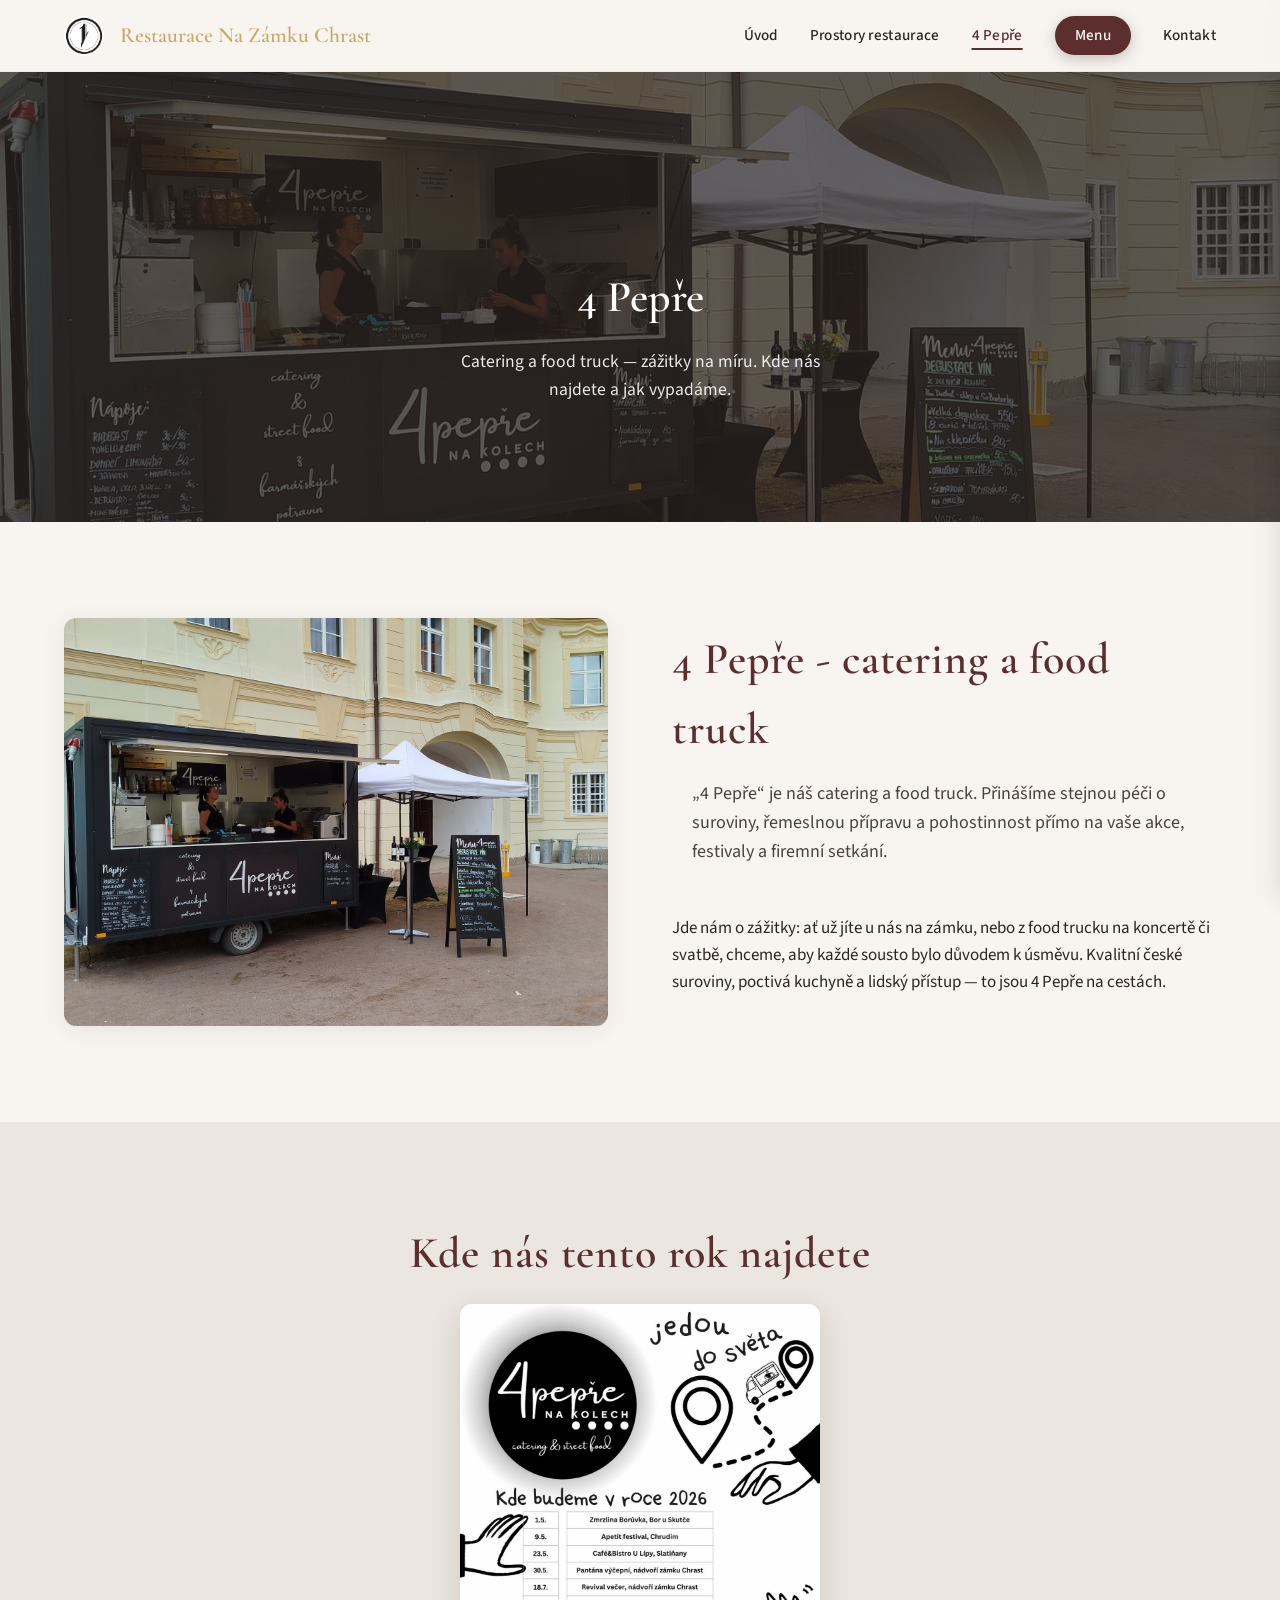
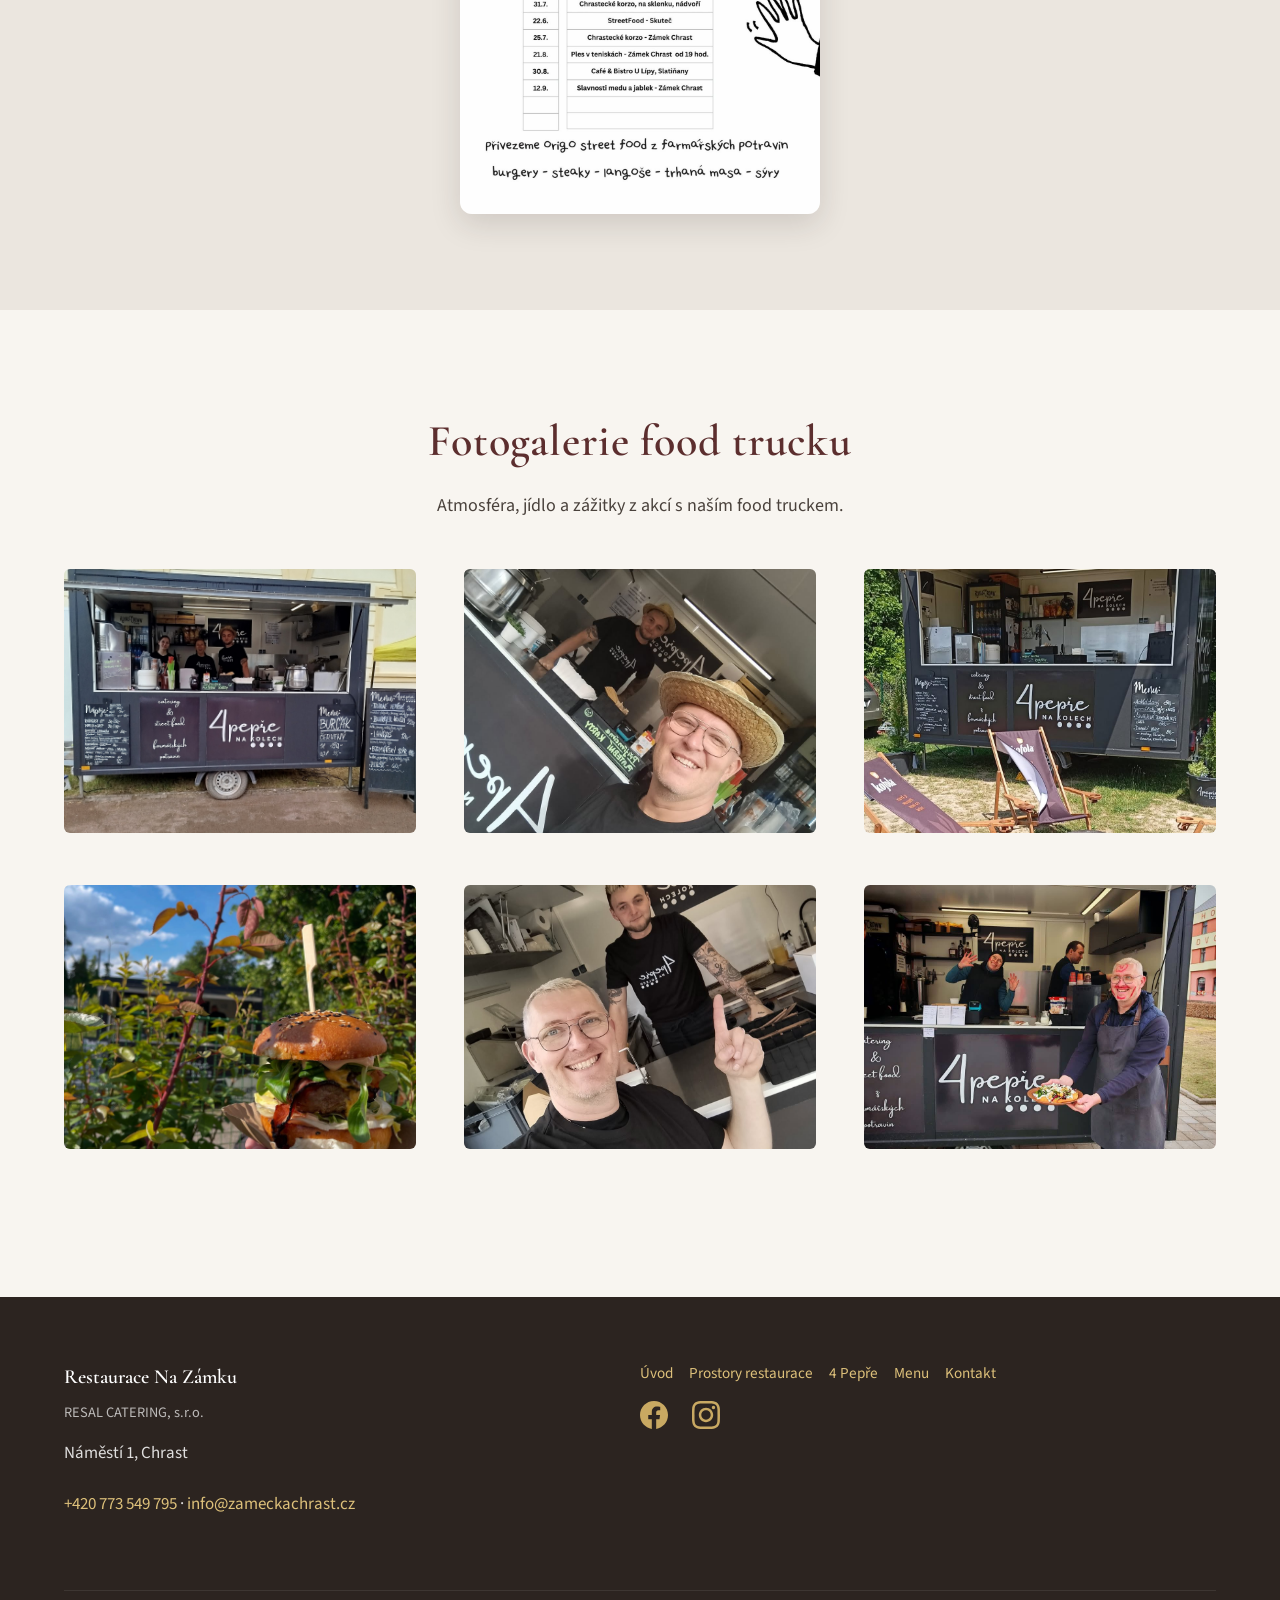
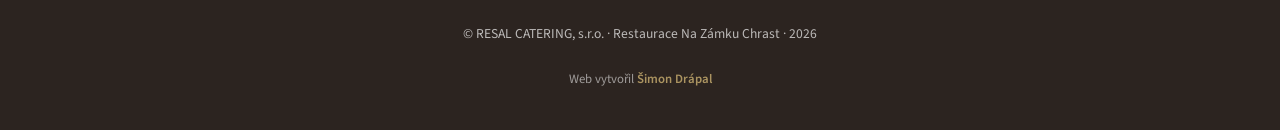
==== commit 8f1874d8: "tlačítko menu v úvodu, texty k dodavatelům, zázemí restaurace a obsah v bodech místo o restauraci, h" ====
--- a/ctyri-pepre.html
+++ b/ctyri-pepre.html
@@ -33,7 +33,7 @@
   <nav class="nav-mobile" id="nav-mobile" aria-label="Mobilní menu">
     <a href="index.html">Úvod</a>
     <a href="prostory.html">Prostory restaurace</a>
-    <a href="ctyri-pepre.html">4 Pepře</a>
+    <a href="ctyri-pepre.html" class="active">4 Pepře</a>
     <a href="menu.html" class="nav-menu">Menu</a>
     <a href="kontakt.html">Kontakt</a>
   </nav>
--- a/css/styles.css
+++ b/css/styles.css
@@ -201,7 +201,13 @@
     letter-spacing: 0.02em;
   }
   .nav-desktop a:hover { color: var(--color-primary); }
-  .nav-desktop a.active { color: var(--color-primary); }
+  .nav-desktop a.active {
+    color: var(--color-primary);
+    text-decoration: underline;
+    text-decoration-thickness: 2px;
+    text-underline-offset: 8px;
+    text-decoration-color: var(--color-primary);
+  }
 }
 .nav-menu {
   font-weight: 700;
@@ -214,10 +220,24 @@
     border-radius: 999px;
     box-shadow: 0 4px 14px rgba(44, 36, 32, 0.25);
   }
-  .nav-desktop .nav-menu:hover,
+  .nav-desktop .nav-menu:hover {
+    background: var(--color-primary-light);
+    color: var(--color-light);
+    text-decoration: none;
+  }
   .nav-desktop .nav-menu.active {
     background: var(--color-primary-light);
     color: var(--color-light);
+    text-decoration: underline;
+    text-decoration-thickness: 2px;
+    text-underline-offset: 7px;
+    text-decoration-color: rgba(255, 255, 255, 0.9);
+  }
+  .nav-desktop .nav-menu.active:hover {
+    text-decoration: underline;
+    text-decoration-thickness: 2px;
+    text-underline-offset: 7px;
+    text-decoration-color: rgba(255, 255, 255, 0.9);
   }
 }
 .nav-mobile .nav-menu {
@@ -290,6 +310,20 @@
   border-bottom: 1px solid var(--color-bg-dark);
 }
 .nav-mobile a:last-child { border-bottom: none; }
+.nav-mobile a.active {
+  color: var(--color-primary);
+  text-decoration: underline;
+  text-decoration-thickness: 2px;
+  text-underline-offset: 9px;
+  text-decoration-color: var(--color-primary);
+}
+.nav-mobile .nav-menu.active {
+  color: var(--color-light);
+  text-decoration: underline;
+  text-decoration-thickness: 2px;
+  text-underline-offset: 8px;
+  text-decoration-color: rgba(255, 255, 255, 0.95);
+}
 .nav-overlay {
   position: fixed;
   inset: 0;
@@ -363,7 +397,27 @@
   margin: 0 0 var(--space-xl);
   font-weight: 300;
 }
-.hero .btn { margin-top: var(--space-sm); }
+.hero__actions {
+  display: flex;
+  flex-wrap: wrap;
+  gap: var(--space-md);
+  justify-content: center;
+  align-items: center;
+  margin-top: var(--space-sm);
+}
+.hero__actions .btn {
+  margin-top: 0;
+}
+.hero__actions .btn--dark {
+  background: #8b4a4a;
+  border-color: #8b4a4a;
+  color: var(--color-light);
+}
+.hero__actions .btn--dark:hover {
+  background: #9a5555;
+  border-color: #a35f5f;
+  color: var(--color-light);
+}
 
 /* Sekce O restauraci – mezera mezi hero a obsahem */
 #o-restauraci .about-grid {
@@ -447,6 +501,20 @@
   display: block;
 }
 .about-grid__text .section-title { margin-top: 0; }
+.about-grid__text .about-grid__highlights {
+  list-style: disc;
+  padding-left: 2.5rem;
+  margin: 0 0 var(--space-lg);
+  color: var(--color-dark-soft);
+  font-size: 1.05rem;
+  line-height: 1.65;
+}
+.about-grid__text .about-grid__highlights li {
+  margin-bottom: var(--space-xs);
+}
+.about-grid__text .about-grid__highlights li:last-child {
+  margin-bottom: 0;
+}
 
 /* --------------------------------------------------------------------------
    Dodavatelé – plynulá animace log zleva doprava
@@ -476,6 +544,9 @@
   overflow: hidden;
   width: 100%;
 }
+.suppliers__viewport:hover .suppliers__track {
+  animation-play-state: paused;
+}
 .suppliers__track {
   display: flex;
   width: max-content;
@@ -503,6 +574,29 @@
 .suppliers__logo:hover {
   transform: scale(1.08);
   box-shadow: 0 8px 24px rgba(44, 36, 32, 0.15);
+}
+.suppliers__logo-hint {
+  position: absolute;
+  left: 0;
+  right: 0;
+  bottom: 0;
+  padding: 0.3rem 0.4rem;
+  font-size: 0.7rem;
+  line-height: 1.25;
+  font-weight: 500;
+  text-align: center;
+  color: var(--color-light);
+  background: var(--color-primary);
+  border-radius: 0 0 var(--radius) var(--radius);
+  opacity: 0;
+  transform: translateY(6px);
+  transition: opacity 0.28s var(--ease), transform 0.28s var(--ease);
+  z-index: 2;
+  pointer-events: none;
+}
+.suppliers__logo:hover .suppliers__logo-hint {
+  opacity: 1;
+  transform: translateY(0);
 }
 .suppliers__logo img {
   max-width: 100%;
@@ -615,8 +709,26 @@
   font-size: 1.0625rem;
   line-height: 1.65;
   color: var(--color-dark-soft);
-  margin: 0 0 var(--space-xl);
+  margin: 0 0 var(--space-md);
   max-width: 42ch;
+}
+.awards__what-line {
+  margin: 0 0 var(--space-lg);
+  max-width: 42ch;
+}
+.awards__what-link {
+  display: inline-block;
+  font-size: 0.95rem;
+  font-weight: 600;
+  color: var(--color-secondary);
+  text-decoration: none;
+  border-bottom: 1px solid rgba(201, 169, 98, 0.45);
+  padding-bottom: 2px;
+  transition: color var(--duration) var(--ease), border-color var(--duration) var(--ease);
+}
+.awards__what-link:hover {
+  color: var(--color-primary);
+  border-bottom-color: var(--color-primary);
 }
 .awards__badges {
   display: flex;
@@ -827,6 +939,7 @@
 }
 @media (min-width: 480px) { .ratings { grid-template-columns: repeat(2, 1fr); } }
 .rating-card {
+  display: block;
   background: var(--color-bg);
   padding: var(--space-lg);
   border-radius: var(--radius-lg);
@@ -834,6 +947,17 @@
   box-shadow: var(--shadow);
   position: relative;
   overflow: hidden;
+  text-decoration: none;
+  color: inherit;
+  transition: transform var(--duration) var(--ease), box-shadow var(--duration) var(--ease);
+}
+a.rating-card:hover {
+  transform: translateY(-3px);
+  box-shadow: 0 12px 32px rgba(44, 36, 32, 0.14);
+}
+a.rating-card:focus-visible {
+  outline: 2px solid var(--color-secondary);
+  outline-offset: 3px;
 }
 .rating-card::before {
   content: "";
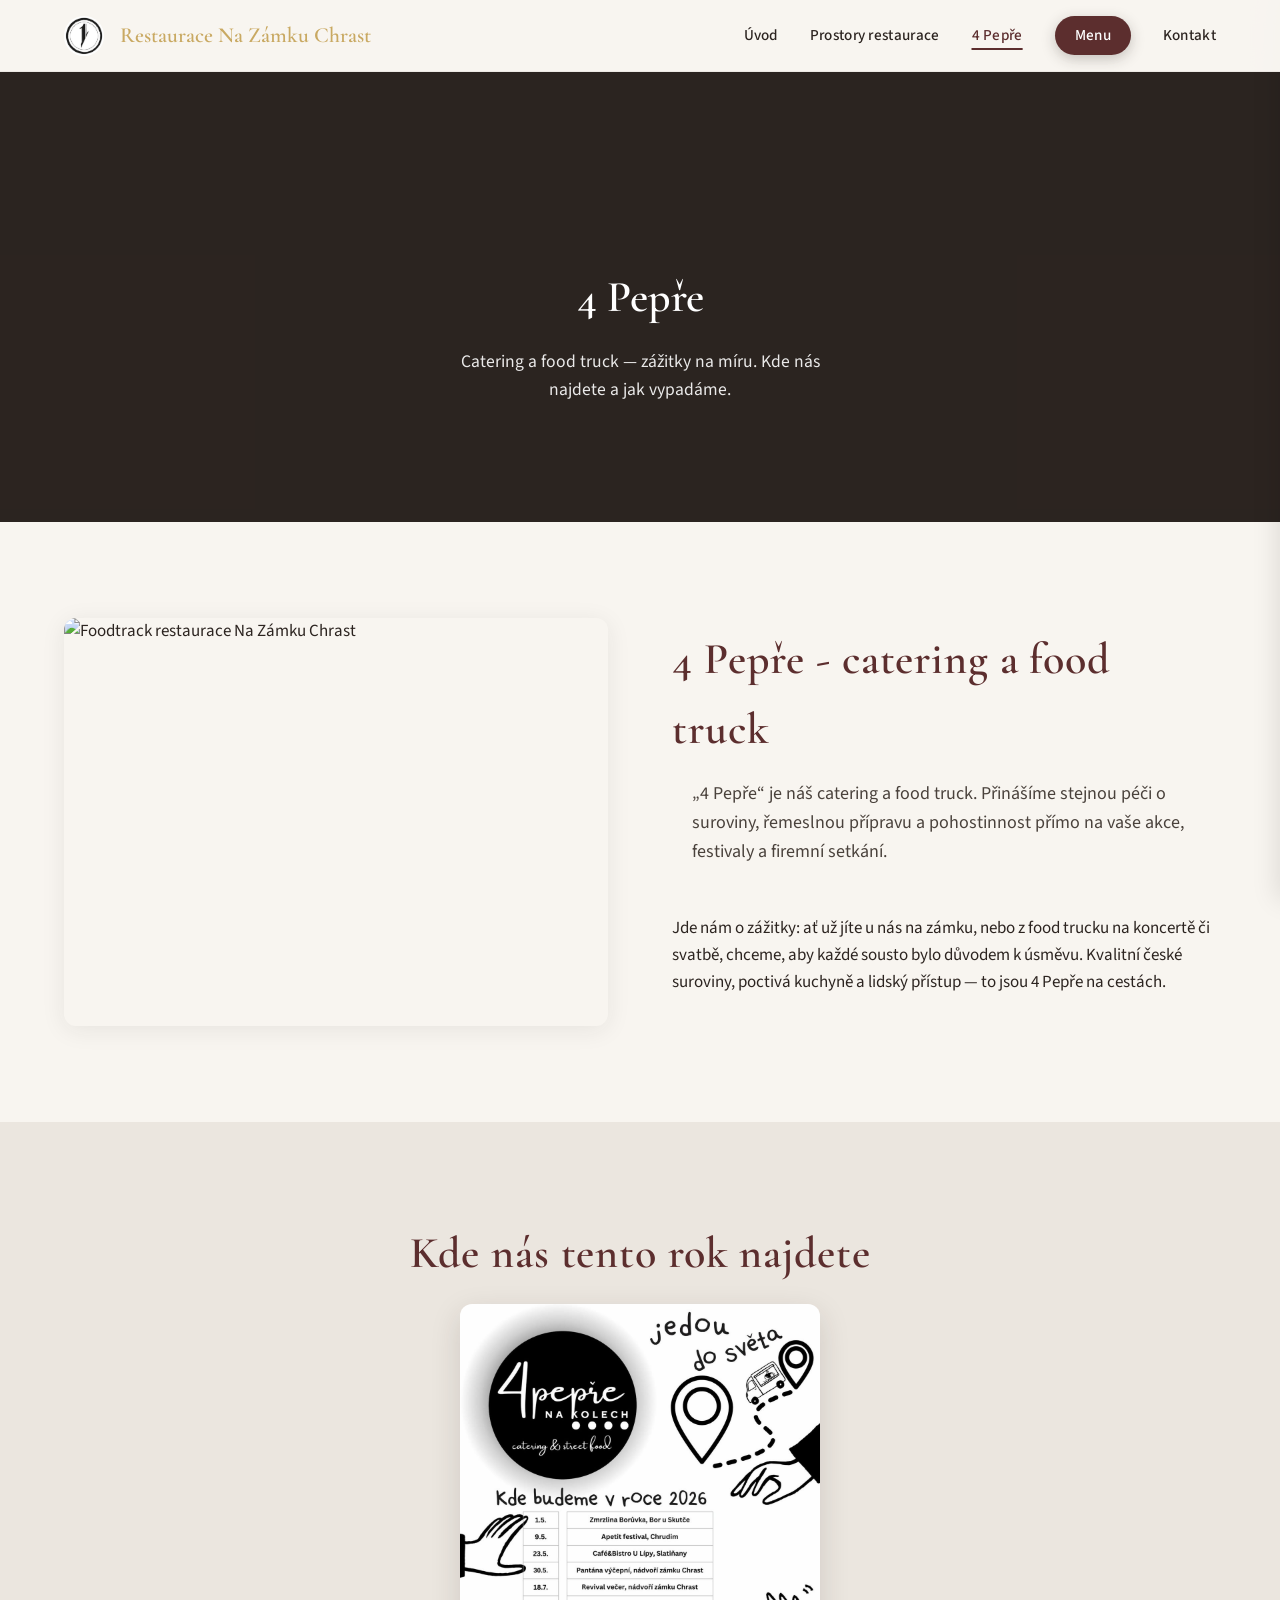
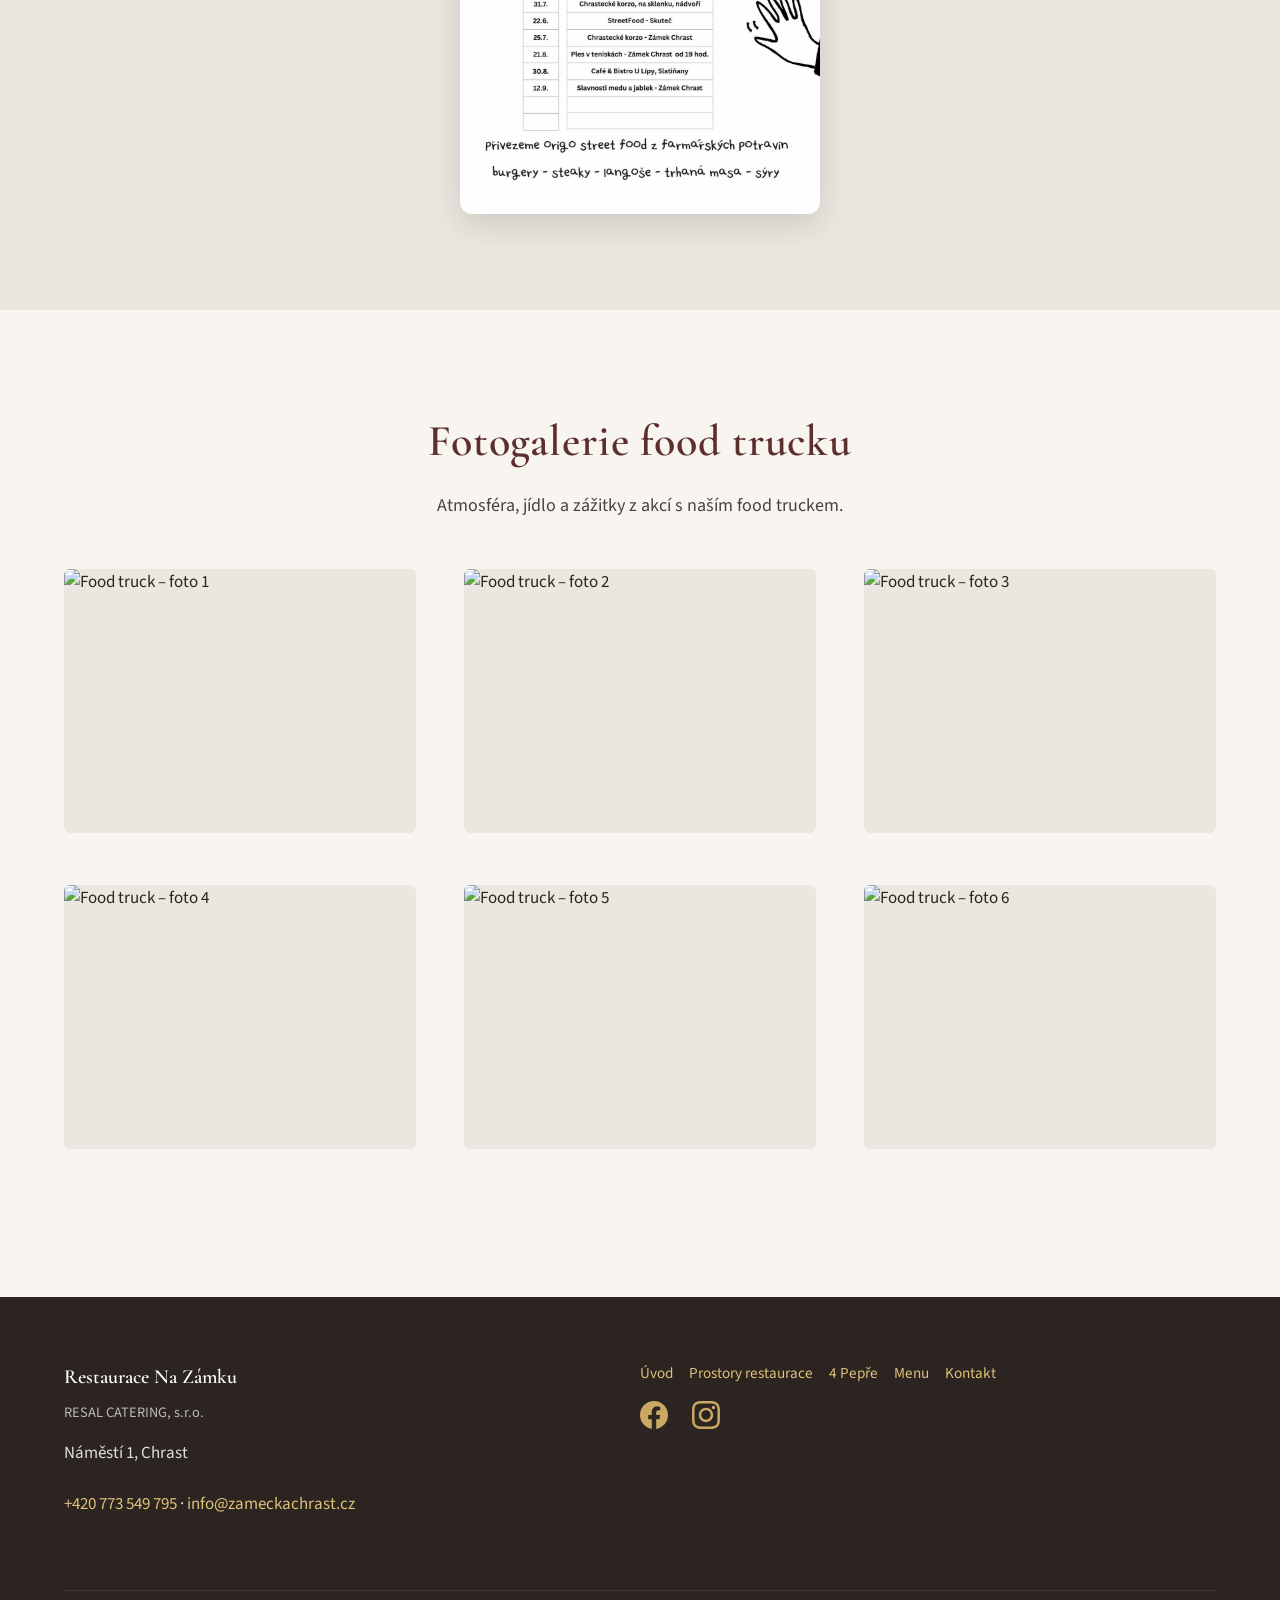
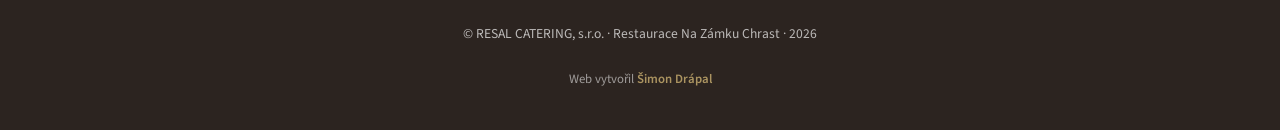
==== commit bee5607f: "4 pepře obrázky byly aktualizovány a úvodní stránka taky" ====
--- a/css/styles.css
+++ b/css/styles.css
@@ -361,7 +361,7 @@
   position: absolute;
   inset: 0;
   z-index: 1;
-  background: var(--color-dark) url("../images/prvni_fotka.jpeg") center/cover no-repeat;
+  background: var(--color-dark) url("../images/prvni_fotka.webp") center/cover no-repeat;
 }
 /* When video is playing, poster is hidden */
 .hero__video-wrap.video-playing .hero__poster {
@@ -993,18 +993,17 @@
    -------------------------------------------------------------------------- */
 .events-grid {
   display: grid;
-  gap: var(--space-xl);
-  max-width: 800px;
+  gap: var(--space-lg);
+  max-width: 1100px;
   margin: 0 auto;
+  grid-template-columns: repeat(auto-fill, minmax(220px, 1fr));
+  justify-items: stretch;
+  align-items: start;
 }
 @media (min-width: 768px) {
   .events-grid {
-    grid-template-columns: 1fr;
-    justify-items: center;
-  }
-  .event-card {
-    max-width: 360px;
-    width: 100%;
+    gap: var(--space-xl);
+    grid-template-columns: repeat(auto-fill, minmax(260px, 1fr));
   }
 }
 @media (min-width: 768px) {
@@ -1024,10 +1023,22 @@
   box-shadow: var(--shadow);
   transition: transform var(--duration) var(--ease), box-shadow var(--duration) var(--ease);
   font-size: 0.9rem;
+  cursor: pointer;
+  width: 100%;
+  max-width: none;
 }
 .event-card:hover {
   transform: scale(1.03);
   box-shadow: var(--shadow-hover);
+}
+.event-card__body {
+  display: none;
+}
+.event-card__poster {
+  aspect-ratio: 1 / 1;
+}
+.event-card__poster--square {
+  aspect-ratio: 1 / 1;
 }
 .event-card__poster {
   aspect-ratio: 4/3;
@@ -1043,8 +1054,6 @@
   height: 100%;
   object-fit: cover;
   display: block;
-}
-.event-card__poster {
 }
 .event-card__poster .placeholder-img {
   width: 100%;
@@ -1150,31 +1159,27 @@
   border-top: none;
 }
 
-/* Prostory restaurace – asymetrický grid (wide / tall / large), dense pro menší díry */
+/* Prostory restaurace – stejné tracky a breakpointy jako galerie na úvodní stránce (.gallery) */
 .prostory-gallery {
   display: grid;
-  grid-template-columns: 1fr;
-  grid-auto-rows: auto;
-  grid-auto-flow: row dense;
-  gap: var(--space-md);
+  gap: var(--space-sm);
+  grid-template-columns: repeat(2, 1fr);
+  grid-auto-rows: 180px;
+  grid-auto-flow: dense;
   align-items: stretch;
 }
 @media (min-width: 640px) {
-  .prostory-gallery {
-    grid-template-columns: repeat(2, 1fr);
-    grid-auto-rows: 185px;
-  }
-}
-@media (min-width: 1024px) {
   .prostory-gallery {
     grid-template-columns: repeat(3, 1fr);
     grid-auto-rows: 200px;
-  }
-}
-@media (min-width: 1280px) {
+    gap: var(--space-md);
+  }
+}
+@media (min-width: 1024px) {
   .prostory-gallery {
     grid-template-columns: repeat(4, 1fr);
-    grid-auto-rows: 210px;
+    grid-auto-rows: 220px;
+    gap: var(--space-md);
   }
 }
 
@@ -1182,6 +1187,7 @@
   position: relative;
   display: block;
   width: 100%;
+  height: 100%;
   min-height: 0;
   margin: 0;
   border-radius: var(--radius-lg);
@@ -1191,24 +1197,6 @@
   transition: transform var(--duration) var(--ease), box-shadow var(--duration) var(--ease), opacity 0.45s var(--ease);
   opacity: 0;
   animation: prostory-fade-in 0.55s var(--ease) forwards;
-  aspect-ratio: 5/4;
-}
-
-@media (min-width: 640px) {
-  .prostory-gallery .gallery__item {
-    aspect-ratio: unset;
-    height: 100%;
-  }
-}
-
-/* Mobily: jeden sloupec → žádné span (globální wide/tall by rozbily layout) */
-@media (max-width: 639px) {
-  .prostory-gallery .gallery__item--wide,
-  .prostory-gallery .gallery__item--tall,
-  .prostory-gallery .gallery__item--large {
-    grid-column: span 1;
-    grid-row: span 1;
-  }
 }
 
 @media (min-width: 640px) {
@@ -1237,60 +1225,6 @@
   }
 }
 
-/* Interiér: přesně 4 řádky na širokém desktopu (žádný obrázek v 5. řadě) */
-@media (min-width: 1280px) {
-  .prostory-gallery[data-gallery="interier"] {
-    grid-template-rows: repeat(4, 210px);
-    grid-auto-rows: 210px;
-  }
-  .prostory-gallery[data-gallery="interier"] > .gallery__item:nth-child(1) {
-    grid-column: 1 / 3;
-    grid-row: 1 / 3;
-  }
-  .prostory-gallery[data-gallery="interier"] > .gallery__item:nth-child(2) {
-    grid-column: 3 / 5;
-    grid-row: 1 / 2;
-  }
-  .prostory-gallery[data-gallery="interier"] > .gallery__item:nth-child(3) {
-    grid-column: 3;
-    grid-row: 2;
-  }
-  .prostory-gallery[data-gallery="interier"] > .gallery__item:nth-child(4) {
-    grid-column: 4;
-    grid-row: 2;
-  }
-  .prostory-gallery[data-gallery="interier"] > .gallery__item:nth-child(5) {
-    grid-column: 1 / 3;
-    grid-row: 3 / 4;
-  }
-  .prostory-gallery[data-gallery="interier"] > .gallery__item:nth-child(6) {
-    grid-column: 3;
-    grid-row: 3;
-  }
-  .prostory-gallery[data-gallery="interier"] > .gallery__item:nth-child(7) {
-    grid-column: 4;
-    grid-row: 3;
-  }
-  .prostory-gallery[data-gallery="interier"] > .gallery__item:nth-child(8) {
-    grid-column: 1 / -1;
-    grid-row: 4 / 5;
-  }
-  .prostory-gallery[data-gallery="interier"] .gallery__item--banner {
-    min-height: 0;
-    aspect-ratio: unset;
-  }
-}
-
-@media (max-width: 1279px) {
-  .prostory-gallery[data-gallery="interier"] > .gallery__item:nth-child(n) {
-    grid-column: unset;
-    grid-row: unset;
-  }
-  .prostory-gallery[data-gallery="interier"] {
-    grid-template-rows: none;
-  }
-}
-
 .prostory-gallery .gallery__item:hover {
   transform: scale(1.05);
   box-shadow: 0 12px 36px rgba(44, 36, 32, 0.18);
@@ -1301,6 +1235,27 @@
   object-fit: cover;
   display: block;
 }
+
+.prostory-gallery .gallery__item--video:hover {
+  transform: none;
+  box-shadow: var(--shadow);
+}
+.prostory-gallery .gallery__item--video::after {
+  display: none;
+}
+.prostory-gallery .gallery__embed {
+  position: absolute;
+  inset: 0;
+  overflow: hidden;
+  background: #000;
+}
+.prostory-gallery .gallery__embed iframe {
+  width: 100%;
+  height: 100%;
+  border: 0;
+  display: block;
+}
+
 .prostory-gallery .gallery__item::after {
   content: "";
   position: absolute;
@@ -1687,4 +1642,4 @@
   overflow: hidden;
   clip: rect(0,0,0,0);
   border: 0;
-}
+}
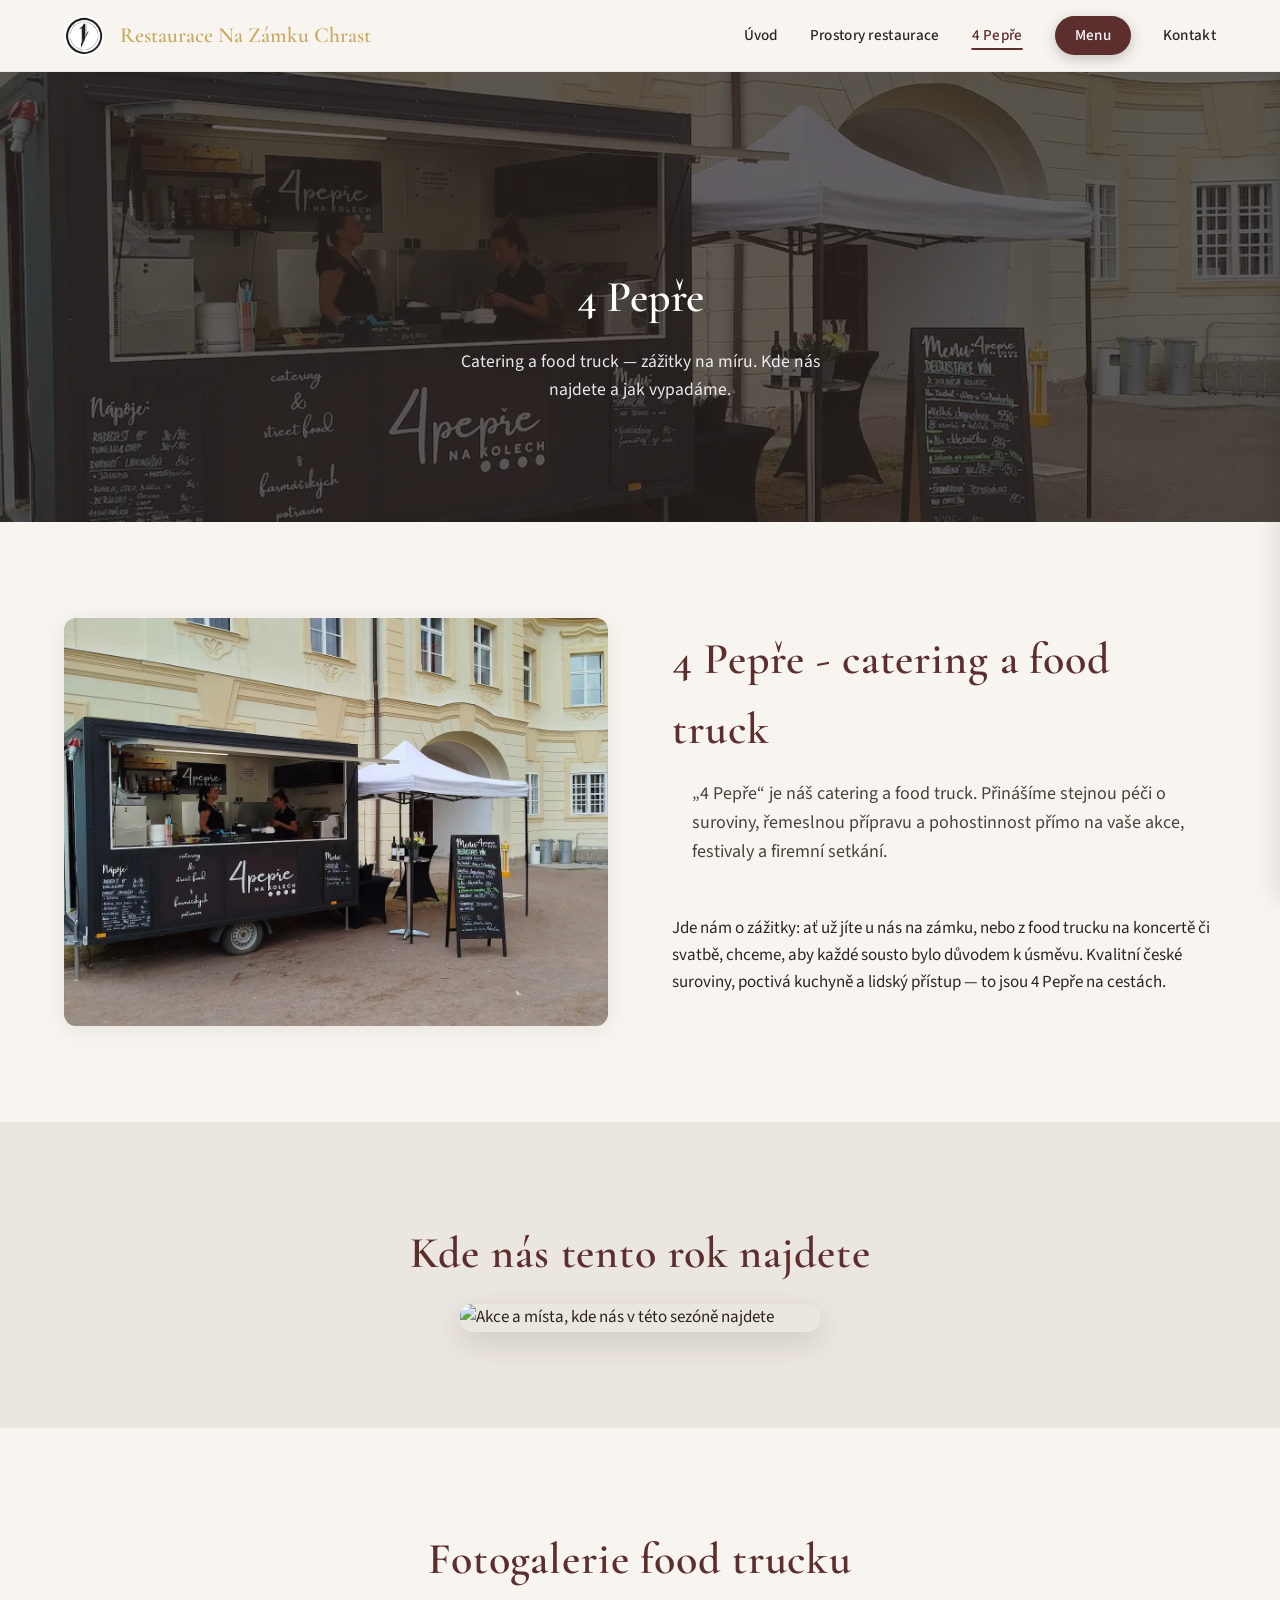
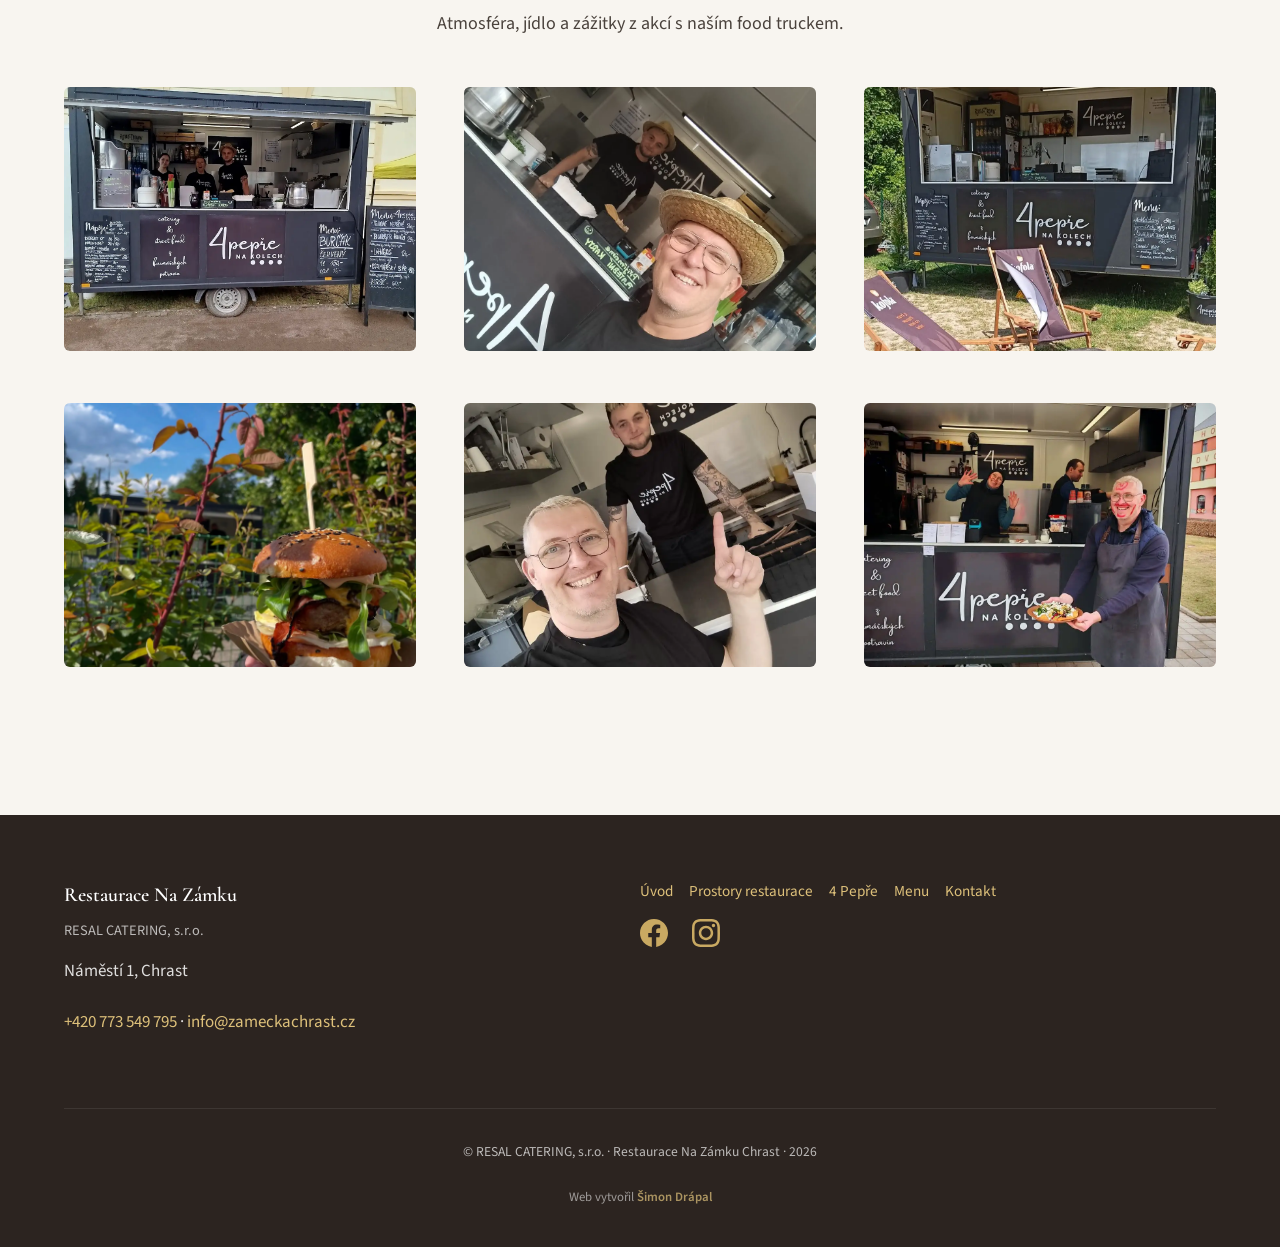
==== commit b98ff178: "opraven script pro akce a události + úprava fotek pro lepší načítání" ====
--- a/ctyri-pepre.html
+++ b/ctyri-pepre.html
@@ -40,7 +40,7 @@
 
   <main>
     <header class="page-hero page-hero--with-bg">
-      <div class="page-hero__bg" style="background-image: url('images/4_pepre/fotka_foodtracku.jpg');" aria-hidden="true"></div>
+      <div class="page-hero__bg" style="background-image: url('images/4_pepre/fotka_foodtracku.webp');" aria-hidden="true"></div>
       <div class="page-hero__overlay" aria-hidden="true"></div>
       <div class="container page-hero__content" data-animate>
         <h1 class="page-hero__title">4 Pepře</h1>
@@ -52,7 +52,7 @@
       <div class="container" data-animate>
         <div class="about-grid">
           <div class="about-grid__media">
-            <img src="images/4_pepre/fotka_foodtracku.jpg" alt="Foodtrack restaurace Na Zámku Chrast" class="about-grid__img">
+            <img src="images/4_pepre/fotka_foodtracku.webp" alt="Foodtrack restaurace Na Zámku Chrast" class="about-grid__img">
           </div>
           <div class="about-grid__text">
             <h2 class="section-title">4 Pepře - catering a food truck</h2>
@@ -71,7 +71,7 @@
       <div class="container" data-animate>
         <h2 class="section-title text-center">Kde nás tento rok najdete</h2>
         <div class="akce-roku-wrap">
-          <img src="images/4_pepre/sezona_catering.jpg" alt="Akce a místa, kde nás v této sezóně najdete" class="akce-roku-img">
+          <img src="images/4_pepre/sezona_catering.webp" alt="Akce a místa, kde nás v této sezóně najdete" class="akce-roku-img">
         </div>
       </div>
     </section>
@@ -82,22 +82,22 @@
         <p class="section-subtitle text-center">Atmosféra, jídlo a zážitky z akcí s naším food truckem.</p>
         <div class="gallery gallery-prostory" id="foodtrack-gallery">
           <div class="gallery__item">
-            <img src="images/4_pepre/fotka_1.jpg" alt="Food truck – foto 1" class="gallery__image">
-          </div>
-          <div class="gallery__item">
-            <img src="images/4_pepre/fotka_2.jpg" alt="Food truck – foto 2" class="gallery__image">
-          </div>
-          <div class="gallery__item">
-            <img src="images/4_pepre/fotka_3.jpg" alt="Food truck – foto 3" class="gallery__image">
-          </div>
-          <div class="gallery__item">
-            <img src="images/4_pepre/fotka_4.jpg" alt="Food truck – foto 4" class="gallery__image">
-          </div>
-          <div class="gallery__item">
-            <img src="images/4_pepre/fotka_5.jpg" alt="Food truck – foto 5" class="gallery__image">
-          </div>
-          <div class="gallery__item">
-            <img src="images/4_pepre/fotka_6.jpg" alt="Food truck – foto 6" class="gallery__image">
+            <img src="images/4_pepre/fotka_1.webp" alt="Food truck – foto 1" class="gallery__image">
+          </div>
+          <div class="gallery__item">
+            <img src="images/4_pepre/fotka_2.webp" alt="Food truck – foto 2" class="gallery__image">
+          </div>
+          <div class="gallery__item">
+            <img src="images/4_pepre/fotka_3.webp" alt="Food truck – foto 3" class="gallery__image">
+          </div>
+          <div class="gallery__item">
+            <img src="images/4_pepre/fotka_4.webp" alt="Food truck – foto 4" class="gallery__image">
+          </div>
+          <div class="gallery__item">
+            <img src="images/4_pepre/fotka_5.webp" alt="Food truck – foto 5" class="gallery__image">
+          </div>
+          <div class="gallery__item">
+            <img src="images/4_pepre/fotka_6.webp" alt="Food truck – foto 6" class="gallery__image">
           </div>
         </div>
       </div>
--- a/css/styles.css
+++ b/css/styles.css
@@ -1006,6 +1006,15 @@
     grid-template-columns: repeat(auto-fill, minmax(260px, 1fr));
   }
 }
+
+.events-empty {
+  grid-column: 1 / -1;
+  margin: 0;
+  text-align: center;
+  font-size: 1.05rem;
+  line-height: 1.5;
+  color: rgba(255, 255, 255, 0.82);
+}
 @media (min-width: 768px) {
   .events-grid--two {
     grid-template-columns: repeat(2, 1fr);
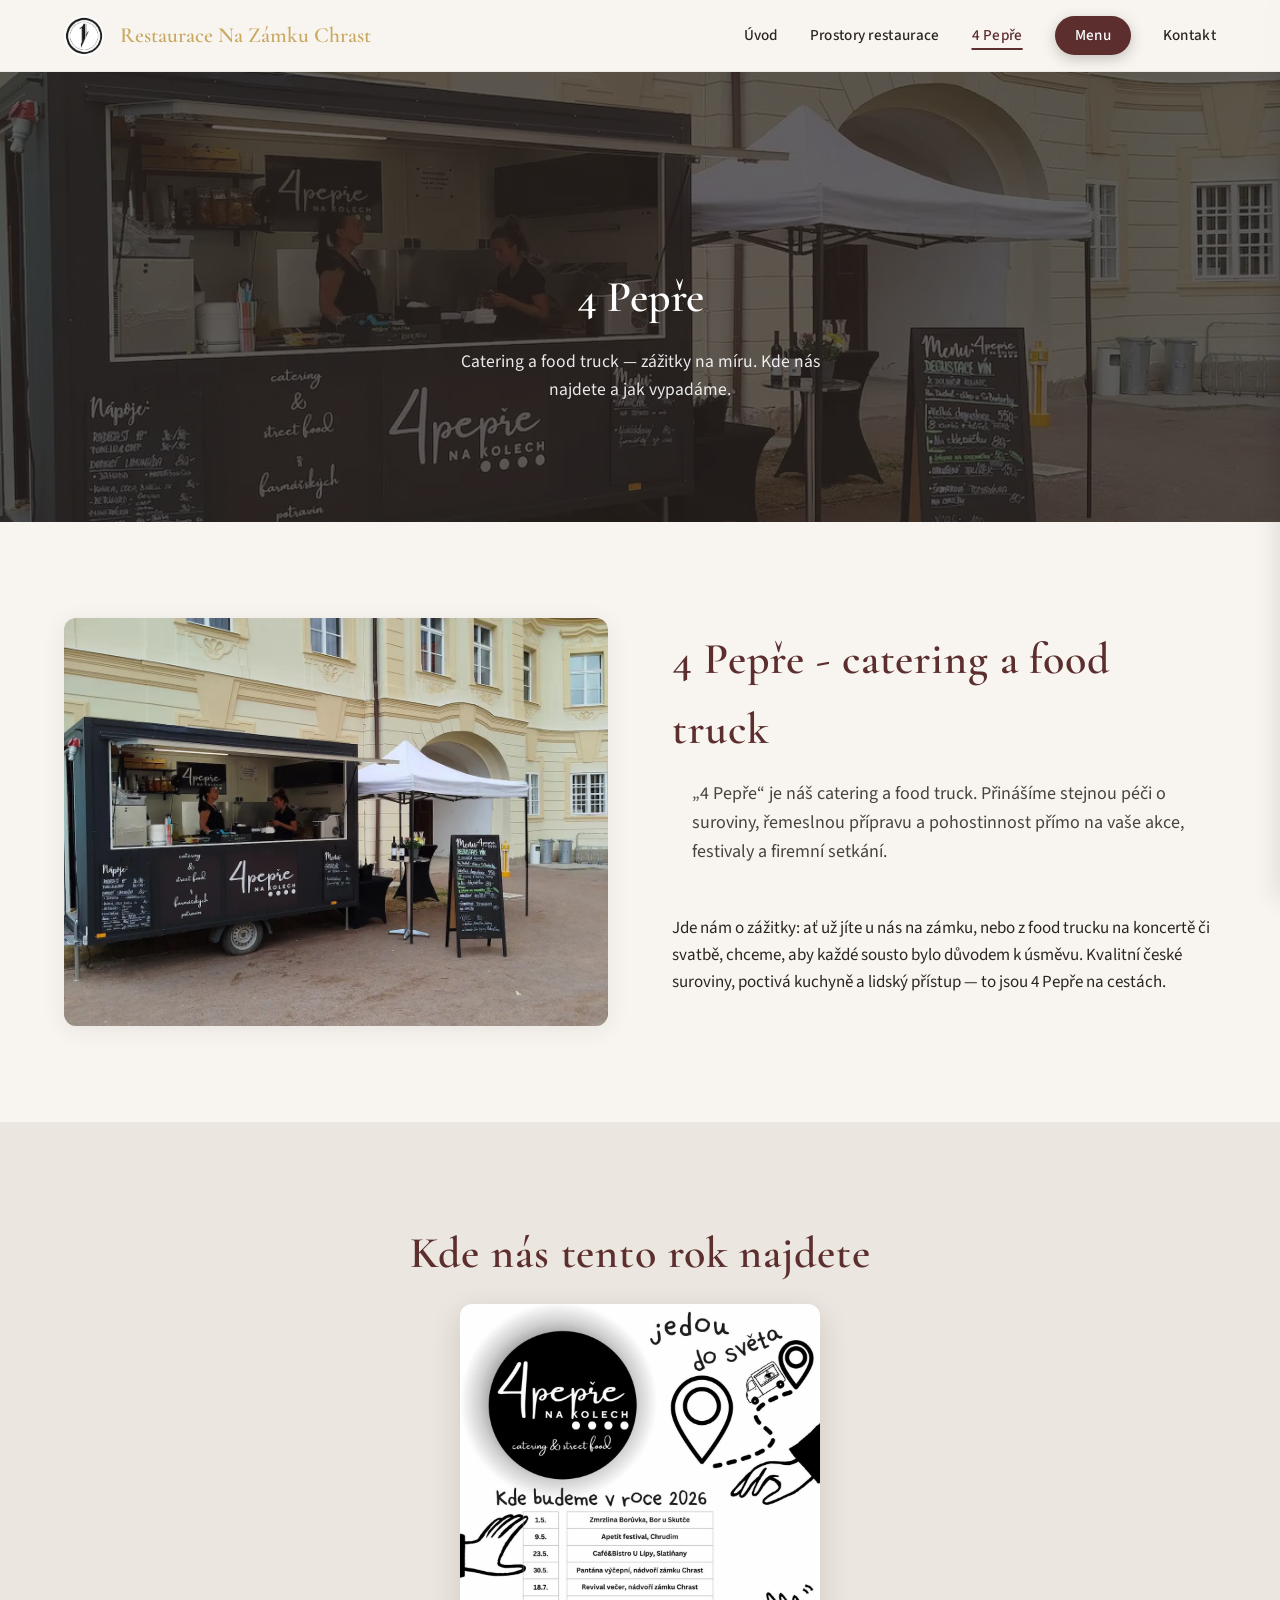
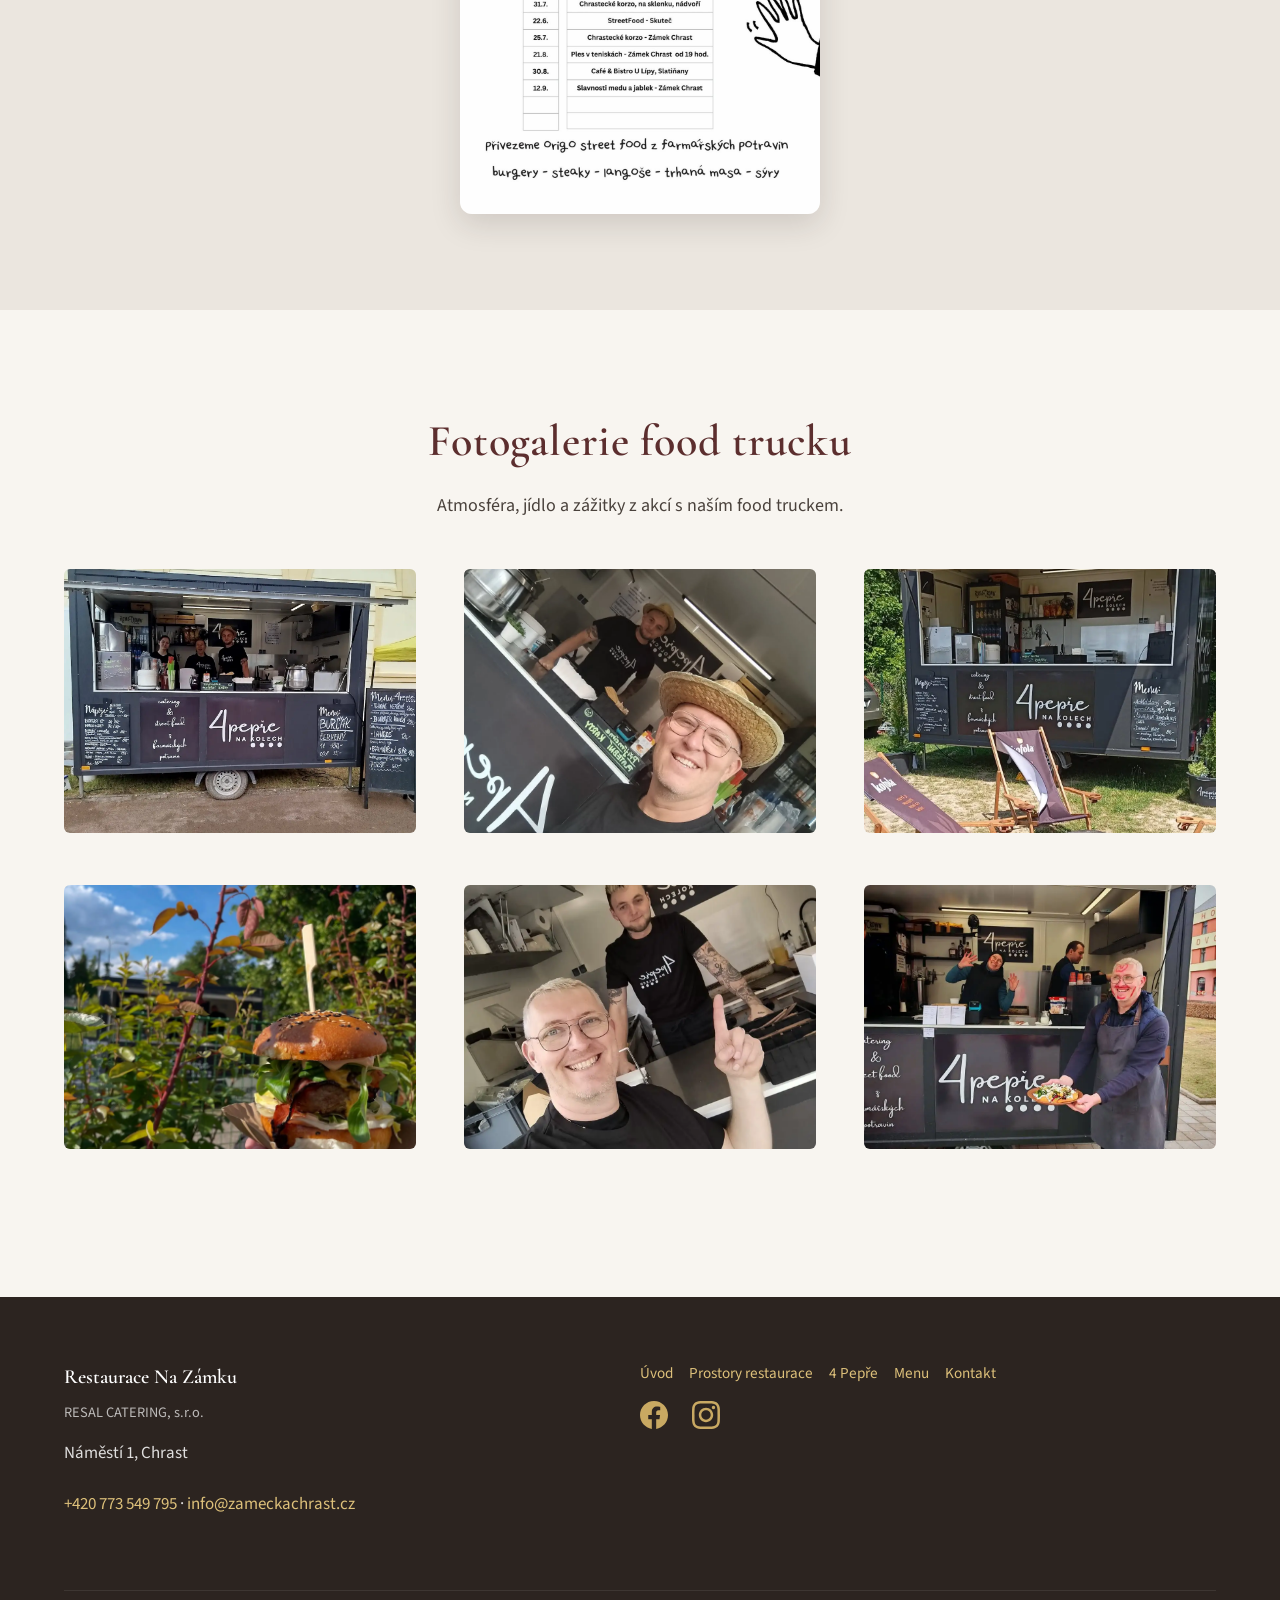
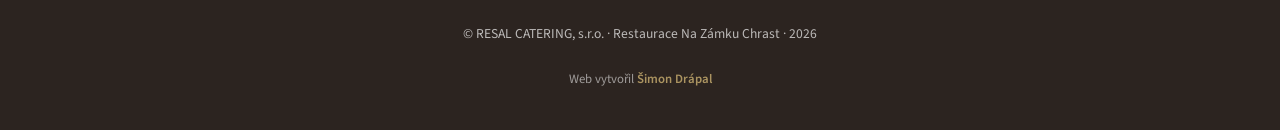
==== commit 4f96c8c2: "fotky fix v prostorách restaurace + alty + SEO nastavení" ====
--- a/ctyri-pepre.html
+++ b/ctyri-pepre.html
@@ -4,9 +4,26 @@
   <meta charset="UTF-8">
   <meta name="viewport" content="width=device-width, initial-scale=1.0">
   <meta name="description" content="4 Pepře – koncept restaurace Na Zámku Chrast. Čtyři pilíře naší kuchyně a pohostinnosti.">
+  <meta name="robots" content="index, follow">
+  <link rel="canonical" href="https://zameckachrast.cz/ctyri-pepre.html">
+  <link rel="preconnect" href="https://fonts.googleapis.com">
+  <link rel="preconnect" href="https://fonts.gstatic.com" crossorigin>
   <link rel="icon" type="image/jpeg" href="images/logo.jpg">
-  <title>4 Pepře | Restaurace Na Zámku Chrast</title>
+  <title>4 Pepře – catering a food truck | Restaurace Na Zámku Chrast</title>
+  <meta property="og:type" content="website">
+  <meta property="og:url" content="https://zameckachrast.cz/ctyri-pepre.html">
+  <meta property="og:title" content="4 Pepře – catering a food truck | Restaurace Na Zámku Chrast">
+  <meta property="og:description" content="4 Pepře – koncept restaurace Na Zámku Chrast. Čtyři pilíře naší kuchyně a pohostinnosti.">
+  <meta property="og:image" content="https://zameckachrast.cz/images/4_pepre/fotka_foodtracku.webp">
+  <meta property="og:locale" content="cs_CZ">
+  <meta name="twitter:card" content="summary_large_image">
+  <meta name="twitter:title" content="4 Pepře – catering a food truck | Restaurace Na Zámku Chrast">
+  <meta name="twitter:description" content="4 Pepře – koncept restaurace Na Zámku Chrast. Čtyři pilíře naší kuchyně a pohostinnosti.">
+  <meta name="twitter:image" content="https://zameckachrast.cz/images/4_pepre/fotka_foodtracku.webp">
   <link rel="stylesheet" href="css/styles.css">
+  <script type="application/ld+json">
+  {"@context":"https://schema.org","@graph":[{"@type":"WebPage","@id":"https://zameckachrast.cz/ctyri-pepre.html#webpage","url":"https://zameckachrast.cz/ctyri-pepre.html","name":"4 Pepře – catering a food truck | Restaurace Na Zámku Chrast","description":"4 Pepře – koncept restaurace Na Zámku Chrast. Čtyři pilíře naší kuchyně a pohostinnosti.","isPartOf":{"@type":"WebSite","@id":"https://zameckachrast.cz/#website","url":"https://zameckachrast.cz/","name":"Restaurace Na Zámku Chrast"},"about":{"@id":"https://zameckachrast.cz/#restaurant"}}]}
+  </script>
 </head>
 <body>
   <header class="site-header" id="site-header">
@@ -18,7 +35,7 @@
       <nav class="nav-desktop" aria-label="Hlavní navigace">
         <a href="index.html">Úvod</a>
         <a href="prostory.html">Prostory restaurace</a>
-        <a href="ctyri-pepre.html" class="active">4 Pepře</a>
+        <a href="ctyri-pepre.html" class="active" aria-current="page">4 Pepře</a>
         <a href="menu.html" class="nav-menu">Menu</a>
         <a href="kontakt.html">Kontakt</a>
       </nav>
@@ -33,7 +50,7 @@
   <nav class="nav-mobile" id="nav-mobile" aria-label="Mobilní menu">
     <a href="index.html">Úvod</a>
     <a href="prostory.html">Prostory restaurace</a>
-    <a href="ctyri-pepre.html" class="active">4 Pepře</a>
+    <a href="ctyri-pepre.html" class="active" aria-current="page">4 Pepře</a>
     <a href="menu.html" class="nav-menu">Menu</a>
     <a href="kontakt.html">Kontakt</a>
   </nav>
@@ -52,7 +69,7 @@
       <div class="container" data-animate>
         <div class="about-grid">
           <div class="about-grid__media">
-            <img src="images/4_pepre/fotka_foodtracku.webp" alt="Foodtrack restaurace Na Zámku Chrast" class="about-grid__img">
+            <img src="images/4_pepre/fotka_foodtracku.webp" alt="Foodtrack restaurace Na Zámku Chrast" class="about-grid__img" loading="lazy">
           </div>
           <div class="about-grid__text">
             <h2 class="section-title">4 Pepře - catering a food truck</h2>
@@ -71,7 +88,7 @@
       <div class="container" data-animate>
         <h2 class="section-title text-center">Kde nás tento rok najdete</h2>
         <div class="akce-roku-wrap">
-          <img src="images/4_pepre/sezona_catering.webp" alt="Akce a místa, kde nás v této sezóně najdete" class="akce-roku-img">
+          <img src="images/4_pepre/sezona_catering.jpg" alt="Akce a místa, kde nás v této sezóně najdete" class="akce-roku-img" loading="lazy">
         </div>
       </div>
     </section>
@@ -82,22 +99,22 @@
         <p class="section-subtitle text-center">Atmosféra, jídlo a zážitky z akcí s naším food truckem.</p>
         <div class="gallery gallery-prostory" id="foodtrack-gallery">
           <div class="gallery__item">
-            <img src="images/4_pepre/fotka_1.webp" alt="Food truck – foto 1" class="gallery__image">
-          </div>
-          <div class="gallery__item">
-            <img src="images/4_pepre/fotka_2.webp" alt="Food truck – foto 2" class="gallery__image">
-          </div>
-          <div class="gallery__item">
-            <img src="images/4_pepre/fotka_3.webp" alt="Food truck – foto 3" class="gallery__image">
-          </div>
-          <div class="gallery__item">
-            <img src="images/4_pepre/fotka_4.webp" alt="Food truck – foto 4" class="gallery__image">
-          </div>
-          <div class="gallery__item">
-            <img src="images/4_pepre/fotka_5.webp" alt="Food truck – foto 5" class="gallery__image">
-          </div>
-          <div class="gallery__item">
-            <img src="images/4_pepre/fotka_6.webp" alt="Food truck – foto 6" class="gallery__image">
+            <img src="images/4_pepre/fotka_1.webp" alt="Food truck - foodruck s lidmi" class="gallery__image" loading="lazy">
+          </div>
+          <div class="gallery__item">
+            <img src="images/4_pepre/fotka_2.webp" alt="Food truck - selfie ve foodtrucku" class="gallery__image" loading="lazy">
+          </div>
+          <div class="gallery__item">
+            <img src="images/4_pepre/fotka_3.webp" alt="Food truck - foodtruck a lehátka" class="gallery__image" loading="lazy">
+          </div>
+          <div class="gallery__item">
+            <img src="images/4_pepre/fotka_4.webp" alt="Food truck - burger z foodtracku v přírodě" class="gallery__image" loading="lazy">
+          </div>
+          <div class="gallery__item">
+            <img src="images/4_pepre/fotka_5.webp" alt="Food truck - selfie ve foodtracku" class="gallery__image" loading="lazy">
+          </div>
+          <div class="gallery__item">
+            <img src="images/4_pepre/fotka_6.webp" alt="Food truck - masopust se 4 pepři na kolech" class="gallery__image" loading="lazy">
           </div>
         </div>
       </div>
@@ -207,6 +224,6 @@
     </footer>
   </main>
 
-  <script src="js/main.js"></script>
+  <script src="js/main.js" defer></script>
 </body>
 </html>
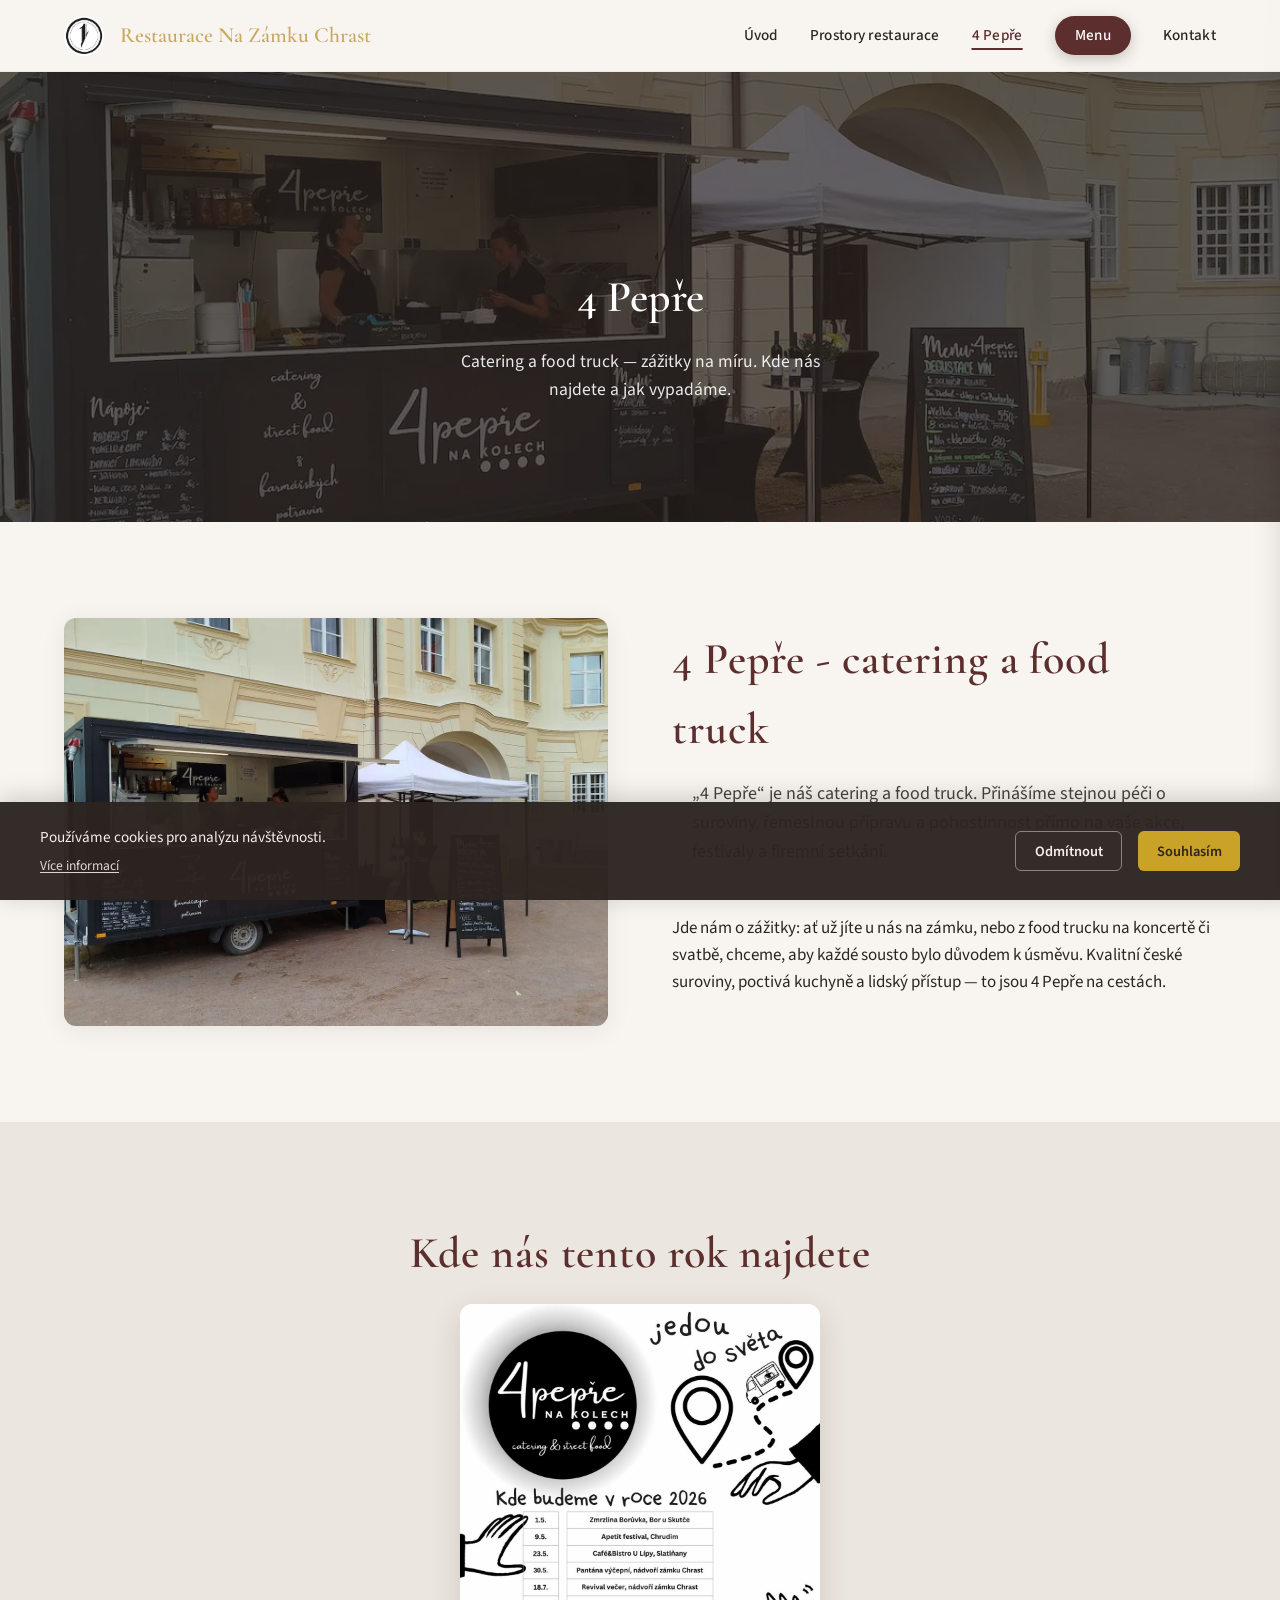
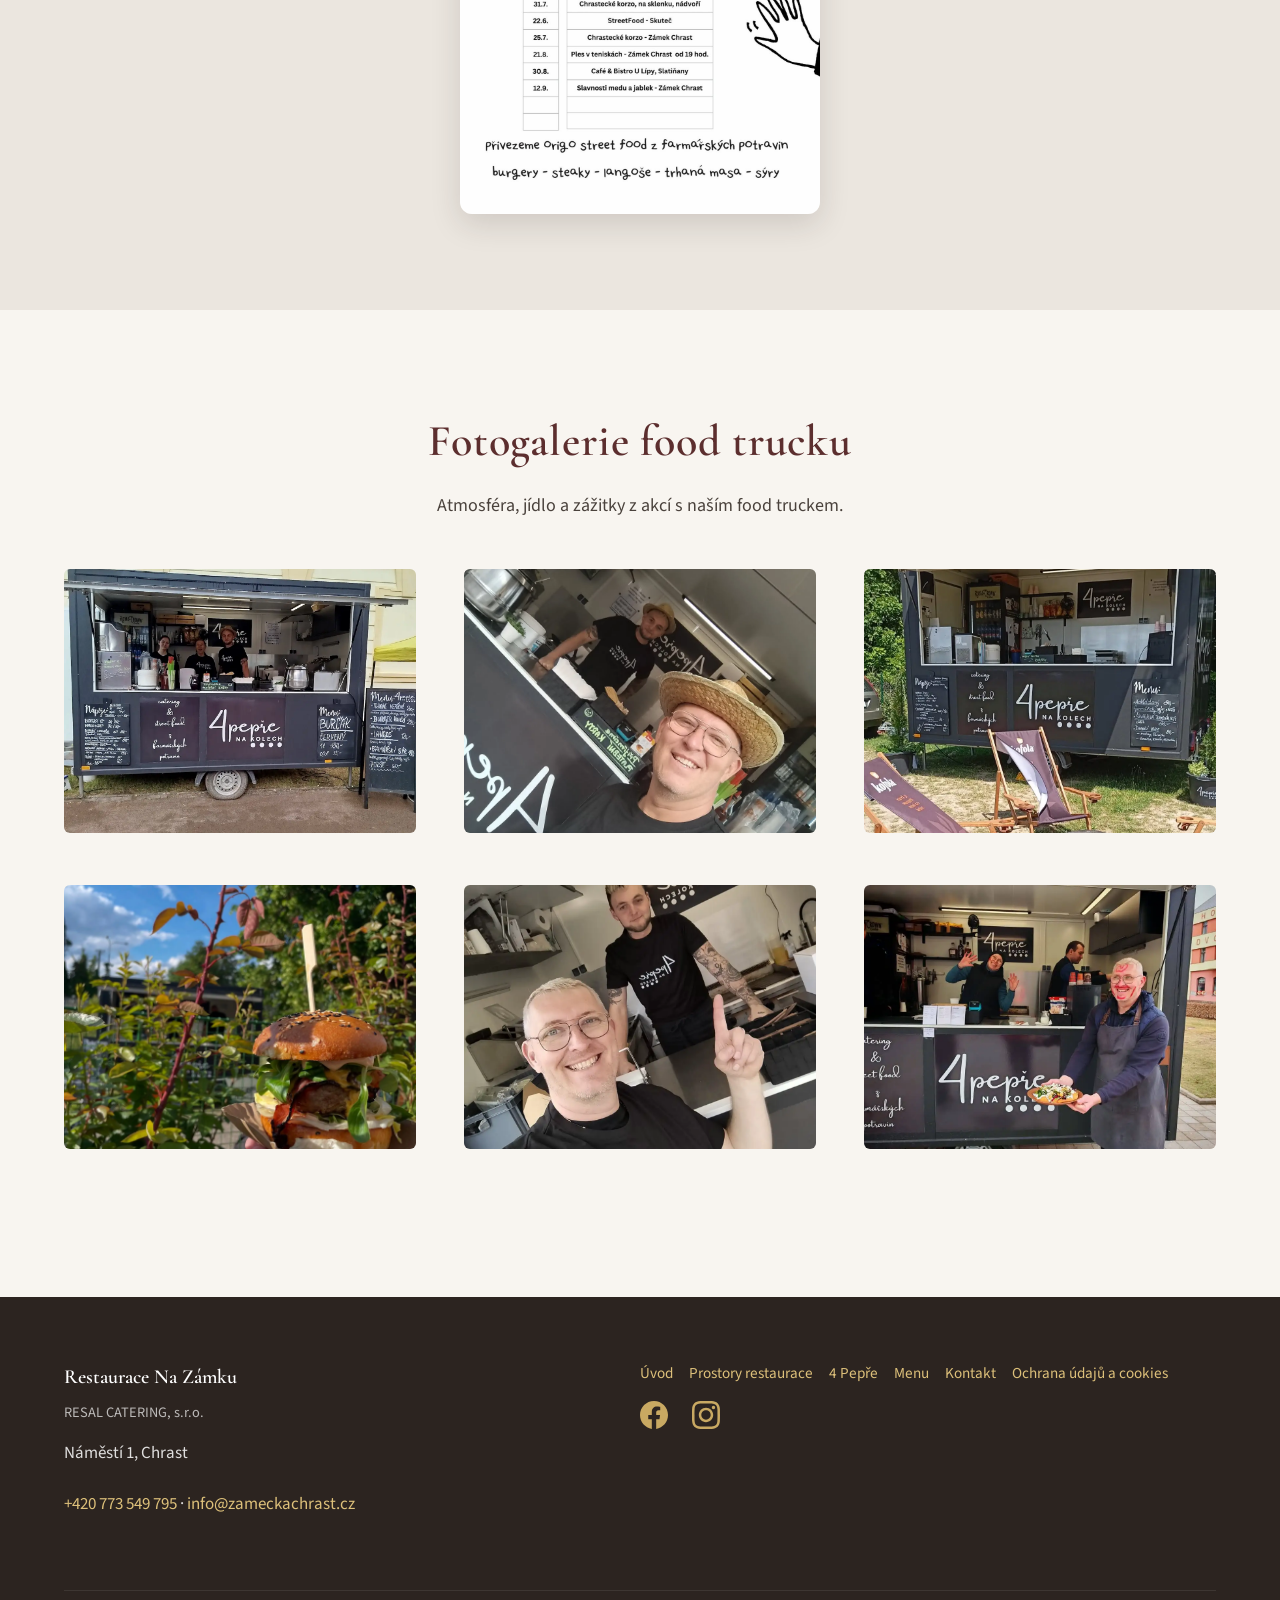
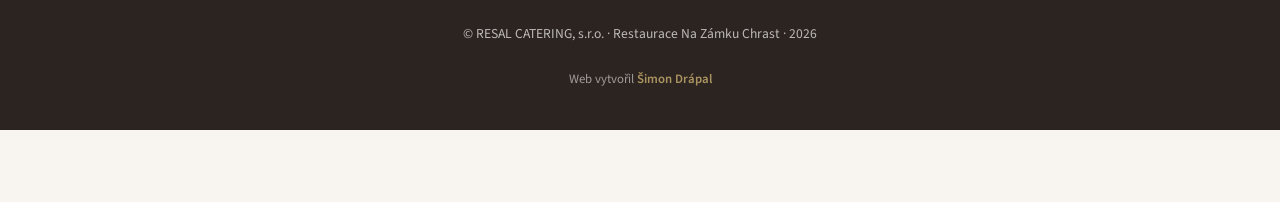
==== commit 19f60bee: "vytvořeno cookies -> stránka, povolení a sledování stats" ====
--- a/ctyri-pepre.html
+++ b/ctyri-pepre.html
@@ -5,6 +5,17 @@
   <meta name="viewport" content="width=device-width, initial-scale=1.0">
   <meta name="description" content="4 Pepře – koncept restaurace Na Zámku Chrast. Čtyři pilíře naší kuchyně a pohostinnosti.">
   <meta name="robots" content="index, follow">
+  <script>
+    window.dataLayer = window.dataLayer || [];
+    function gtag(){dataLayer.push(arguments);}
+    gtag('consent', 'default', {
+      analytics_storage: 'denied',
+      ad_storage: 'denied',
+      ad_user_data: 'denied',
+      ad_personalization: 'denied',
+      wait_for_update: 500
+    });
+  </script>
   <link rel="canonical" href="https://zameckachrast.cz/ctyri-pepre.html">
   <link rel="preconnect" href="https://fonts.googleapis.com">
   <link rel="preconnect" href="https://fonts.gstatic.com" crossorigin>
@@ -21,19 +32,20 @@
   <meta name="twitter:description" content="4 Pepře – koncept restaurace Na Zámku Chrast. Čtyři pilíře naší kuchyně a pohostinnosti.">
   <meta name="twitter:image" content="https://zameckachrast.cz/images/4_pepre/fotka_foodtracku.webp">
   <link rel="stylesheet" href="css/styles.css">
+  <link rel="stylesheet" href="css/consent-banner.css">
   <script type="application/ld+json">
   {"@context":"https://schema.org","@graph":[{"@type":"WebPage","@id":"https://zameckachrast.cz/ctyri-pepre.html#webpage","url":"https://zameckachrast.cz/ctyri-pepre.html","name":"4 Pepře – catering a food truck | Restaurace Na Zámku Chrast","description":"4 Pepře – koncept restaurace Na Zámku Chrast. Čtyři pilíře naší kuchyně a pohostinnosti.","isPartOf":{"@type":"WebSite","@id":"https://zameckachrast.cz/#website","url":"https://zameckachrast.cz/","name":"Restaurace Na Zámku Chrast"},"about":{"@id":"https://zameckachrast.cz/#restaurant"}}]}
   </script>
 </head>
-<body>
+<body data-consent-ga-page="ctyri_pepre">
   <header class="site-header" id="site-header">
     <div class="header-inner">
-      <a href="index.html" class="logo">
+      <a href="index.php" class="logo">
         <img src="images/logo.jpg" alt="Logo Restaurace Na Zámku Chrast">
         <span>Restaurace Na Zámku Chrast</span>
       </a>
       <nav class="nav-desktop" aria-label="Hlavní navigace">
-        <a href="index.html">Úvod</a>
+        <a href="index.php">Úvod</a>
         <a href="prostory.html">Prostory restaurace</a>
         <a href="ctyri-pepre.html" class="active" aria-current="page">4 Pepře</a>
         <a href="menu.html" class="nav-menu">Menu</a>
@@ -48,7 +60,7 @@
   </header>
   <div class="nav-overlay" id="nav-overlay" aria-hidden="true"></div>
   <nav class="nav-mobile" id="nav-mobile" aria-label="Mobilní menu">
-    <a href="index.html">Úvod</a>
+    <a href="index.php">Úvod</a>
     <a href="prostory.html">Prostory restaurace</a>
     <a href="ctyri-pepre.html" class="active" aria-current="page">4 Pepře</a>
     <a href="menu.html" class="nav-menu">Menu</a>
@@ -197,11 +209,12 @@
           </div>
           <div>
             <div class="footer__links">
-              <a href="index.html">Úvod</a>
+              <a href="index.php">Úvod</a>
               <a href="prostory.html">Prostory restaurace</a>
               <a href="ctyri-pepre.html">4 Pepře</a>
               <a href="menu.html">Menu</a>
               <a href="kontakt.html">Kontakt</a>
+              <a href="ochrana-udaju.html">Ochrana údajů a cookies</a>
             </div>
             <div class="footer__social">
               <a href="https://www.facebook.com/RestauraceNaZamkuChrast" target="_blank" rel="noopener noreferrer" aria-label="Facebook">
@@ -224,6 +237,7 @@
     </footer>
   </main>
 
+  <script src="js/cookie-consent.js" defer></script>
   <script src="js/main.js" defer></script>
 </body>
 </html>
--- a/css/styles.css
+++ b/css/styles.css
@@ -76,6 +76,34 @@
   padding: 0 var(--space-md);
 }
 .container--narrow { max-width: var(--container-narrow); }
+
+/* Zásady ochrany údajů – klidná, čitelná stránka */
+.legal-page .section-title {
+  margin-top: var(--space-2xl);
+  margin-bottom: var(--space-sm);
+  font-size: clamp(1.2rem, 2.5vw, 1.45rem);
+}
+.legal-page .section-title:first-of-type {
+  margin-top: 0;
+}
+.legal-page p {
+  margin: 0 0 var(--space-md);
+  color: var(--color-dark-soft);
+  line-height: 1.65;
+  max-width: 65ch;
+}
+.legal-page p code {
+  font-size: 0.9em;
+  background: rgba(44, 36, 32, 0.06);
+  padding: 0.12em 0.35em;
+  border-radius: 4px;
+}
+.legal-page__meta {
+  margin-top: var(--space-xl);
+  font-size: 0.9rem;
+  color: var(--color-dark-soft);
+  opacity: 0.9;
+}
 
 .section {
   padding: var(--space-3xl) 0;
--- a/css/consent-banner.css
+++ b/css/consent-banner.css
@@ -0,0 +1,98 @@
+/* Cookie lišta – GDPR / ePrivacy (Google Consent Mode v2) */
+
+.cookie-consent {
+  position: fixed;
+  left: 0;
+  right: 0;
+  bottom: 0;
+  z-index: 100000;
+  padding: var(--space-md, 1rem) var(--space-md, 1rem);
+  padding-bottom: calc(var(--space-md, 1rem) + env(safe-area-inset-bottom, 0px));
+  background: rgba(44, 36, 32, 0.96);
+  color: #f5f0eb;
+  box-shadow: 0 -4px 24px rgba(0, 0, 0, 0.18);
+  font-size: 0.95rem;
+  line-height: 1.45;
+}
+
+.cookie-consent__inner {
+  max-width: 1200px;
+  margin: 0 auto;
+  display: flex;
+  flex-wrap: wrap;
+  align-items: center;
+  justify-content: space-between;
+  gap: var(--space-md, 1rem);
+}
+
+.cookie-consent__text-wrap {
+  flex: 1 1 260px;
+}
+
+.cookie-consent__text {
+  margin: 0 0 0.35rem;
+}
+
+.cookie-consent__more {
+  font-size: 0.85rem;
+  color: rgba(245, 240, 235, 0.88);
+  text-decoration: underline;
+  text-underline-offset: 2px;
+}
+
+.cookie-consent__more:hover,
+.cookie-consent__more:focus {
+  color: #fff;
+}
+
+.cookie-consent__actions {
+  display: flex;
+  flex-wrap: wrap;
+  gap: var(--space-sm, 0.75rem);
+}
+
+.cookie-consent__btn {
+  cursor: pointer;
+  border: none;
+  border-radius: var(--radius, 6px);
+  padding: 0.55rem 1.15rem;
+  font-size: 0.9rem;
+  font-family: inherit;
+  font-weight: 600;
+  transition: background 0.2s ease, color 0.2s ease, transform 0.15s ease;
+}
+
+.cookie-consent__btn:focus {
+  outline: 2px solid #c9a227;
+  outline-offset: 2px;
+}
+
+.cookie-consent__btn--accept {
+  background: #c9a227;
+  color: #2c2420;
+}
+
+.cookie-consent__btn--accept:hover {
+  background: #d4ae32;
+}
+
+.cookie-consent__btn--reject {
+  background: transparent;
+  color: #f5f0eb;
+  border: 1px solid rgba(245, 240, 235, 0.45);
+}
+
+.cookie-consent__btn--reject:hover {
+  background: rgba(255, 255, 255, 0.08);
+}
+
+/* Prostor nad fixní lištou – aby nepřekryla patičku */
+body.cookie-consent-visible {
+  padding-bottom: 5.5rem;
+}
+
+@media (min-width: 768px) {
+  body.cookie-consent-visible {
+    padding-bottom: 4.5rem;
+  }
+}
